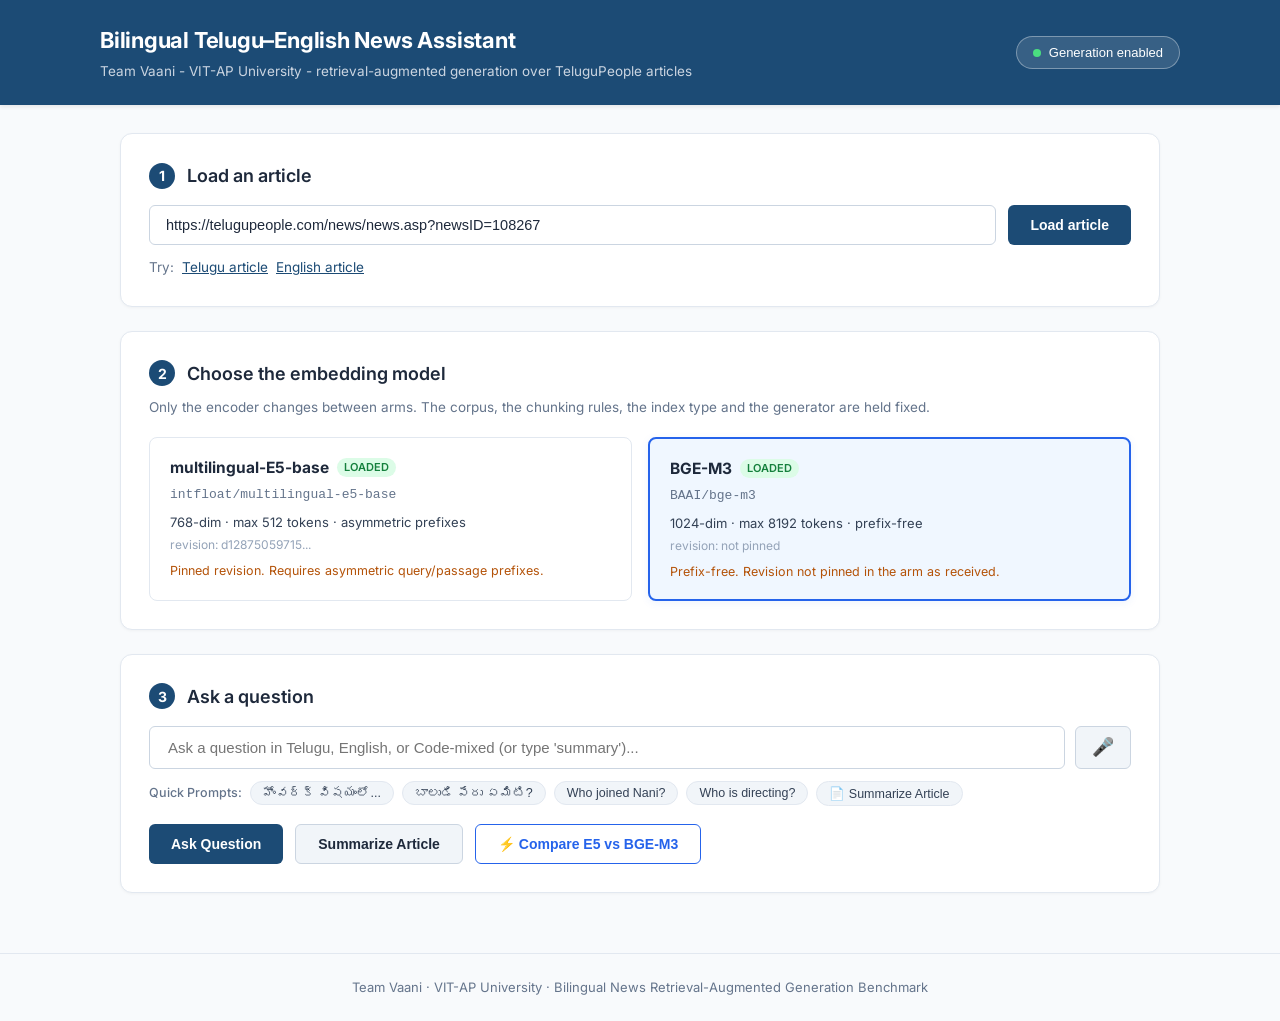
==== public/index.html @ 537fedd2 "Fix JavaScript syntax error in compare button handler and bump script to v5" ====
<!DOCTYPE html>
<html lang="en">
<head>
  <meta charset="UTF-8">
  <meta name="viewport" content="width=device-width, initial-scale=1.0">
  <title>Bilingual Telugu–English News Assistant</title>
  <link rel="stylesheet" href="/static/style.css?v=4">
  <link rel="preconnect" href="https://fonts.googleapis.com">
  <link rel="preconnect" href="https://fonts.gstatic.com" crossorigin>
  <link href="https://fonts.googleapis.com/css2?family=Inter:wght@400;500;600;700&family=Noto+Sans+Telugu:wght@400;600&display=swap" rel="stylesheet">
</head>
<body>

  <!-- Top Blue Header -->
  <header class="app-header">
    <div class="header-container">
      <div class="header-titles">
        <h1>Bilingual Telugu–English News Assistant</h1>
        <p class="subtitle">Team Vaani - VIT-AP University - retrieval-augmented generation over TeluguPeople articles</p>
      </div>
      <div class="header-actions">
        <button class="badge-pill" id="genToggleBtn" title="Toggle grounded answer generation">
          <span class="status-dot"></span> Generation enabled
        </button>
      </div>
    </div>
  </header>

  <!-- Main Content Cards -->
  <main class="main-container">

    <!-- STEP 1: Load an article -->
    <section class="step-card" id="step1">
      <div class="step-header">
        <span class="step-number">1</span>
        <h2>Load an article</h2>
      </div>

      <div class="input-row">
        <input 
          type="text" 
          id="articleUrlInput" 
          class="url-input" 
          value="https://telugupeople.com/news/news.asp?newsID=108267" 
          placeholder="https://telugupeople.com/news/news.asp?newsID=..."
        >
        <button id="loadArticleBtn" class="btn btn-primary">Load article</button>
      </div>

      <div class="try-row">
        <span class="try-label">Try:</span>
        <a href="#" class="try-link" id="tryTeluguBtn">Telugu article</a>
        <a href="#" class="try-link" id="tryEnglishBtn">English article</a>
      </div>

      <!-- Loaded Article Metadata & Preview -->
      <div id="articleMetaBox" class="article-meta-box hidden">
        <div class="meta-header">
          <div class="meta-title-group">
            <span class="badge badge-lang" id="metaLangBadge">TE</span>
            <span class="badge badge-cat" id="metaCategory">General News</span>
            <h3 id="metaTitle" class="meta-title">Article Title</h3>
          </div>
          <button id="toggleArticleBodyBtn" class="btn-text">View Text ▼</button>
        </div>
        <div class="meta-stats">
          <span><strong>Words:</strong> <span id="metaWords">0</span></span>
          <span><strong>Chunks:</strong> <span id="metaChunks">0</span></span>
          <span><strong>Source ID:</strong> <span id="metaNewsId">108267</span></span>
        </div>
        <div id="articleBodyPreview" class="article-body-preview hidden">
          <p id="articleBodyText"></p>
        </div>
      </div>
    </section>

    <!-- STEP 2: Choose the embedding model -->
    <section class="step-card" id="step2">
      <div class="step-header">
        <span class="step-number">2</span>
        <h2>Choose the embedding model</h2>
      </div>
      <p class="step-desc">
        Only the encoder changes between arms. The corpus, the chunking rules, the index type and the generator are held fixed.
      </p>

      <div class="model-cards-grid">
        <!-- Model Card 1: multilingual-E5-base -->
        <div class="model-card" id="cardE5" data-model="e5">
          <div class="model-card-header">
            <span class="model-name">multilingual-E5-base</span>
            <span class="badge badge-loaded">loaded</span>
          </div>
          <div class="model-hf-name">intfloat/multilingual-e5-base</div>
          <div class="model-specs">768-dim · max 512 tokens · asymmetric prefixes</div>
          <div class="model-revision">revision: d12875059715...</div>
          <div class="model-note">Pinned revision. Requires asymmetric query/passage prefixes.</div>
        </div>

        <!-- Model Card 2: BGE-M3 (Selected by default as in screenshot) -->
        <div class="model-card selected" id="cardBge" data-model="bge_m3">
          <div class="model-card-header">
            <span class="model-name">BGE-M3</span>
            <span class="badge badge-loaded">loaded</span>
          </div>
          <div class="model-hf-name">BAAI/bge-m3</div>
          <div class="model-specs">1024-dim · max 8192 tokens · prefix-free</div>
          <div class="model-revision">revision: not pinned</div>
          <div class="model-note">Prefix-free. Revision not pinned in the arm as received.</div>
        </div>
      </div>
    </section>

    <!-- STEP 3: Ask a question -->
    <section class="step-card" id="step3">
      <div class="step-header">
        <span class="step-number">3</span>
        <h2>Ask a question</h2>
      </div>

      <div class="question-container">
        <div class="query-input-wrap">
          <input 
            type="text" 
            id="questionInput" 
            class="question-input" 
            placeholder="Ask a question in Telugu, English, or Code-mixed (or type 'summary')..."
          >
          <button id="micBtn" class="btn-icon" title="Voice Input (Microphone)">🎤</button>
        </div>

        <!-- Suggested Prompt Chips -->
        <div class="prompt-chips">
          <span class="chip-label">Quick Prompts:</span>
          <button class="chip" data-q="హోంవర్క్ విషయంలో ఉపాధ్యాయురాలు ఏం చేసింది?">హోంవర్క్ విషయంలో...</button>
          <button class="chip" data-q="బాలుడి పేరు ఏమిటి?">బాలుడి పేరు ఏమిటి?</button>
          <button class="chip" data-q="Who joined Nani in The Paradise?">Who joined Nani?</button>
          <button class="chip" data-q="Who is directing The Paradise film?">Who is directing?</button>
          <button class="chip" data-q="Summarize this article">📄 Summarize Article</button>
        </div>

        <!-- Action Buttons Row -->
        <div class="actions-row">
          <button id="askBtn" class="btn btn-primary">Ask Question</button>
          <button id="summarizeBtn" class="btn btn-secondary">Summarize Article</button>
          <button id="compareBtn" class="btn btn-outline" title="Run query across both E5 and BGE-M3">⚡ Compare E5 vs BGE-M3</button>
        </div>
      </div>

      <!-- Loading Indicator -->
      <div id="loadingIndicator" class="loading-box hidden">
        <div class="spinner"></div>
        <span id="loadingText">Retrieving with BGE-M3 & generating response...</span>
      </div>

      <!-- Results Display Section -->
      <div id="resultsSection" class="results-section hidden">
        
        <!-- Answer Card -->
        <div class="answer-card">
          <div class="answer-header">
            <span class="answer-label">Assistant Response</span>
            <div class="audio-controls">
              <button id="playAudioBtn" class="btn btn-audio">🔊 Listen (Voice)</button>
              <audio id="ttsAudio" class="hidden" controls></audio>
            </div>
          </div>
          <div id="answerText" class="answer-text">
            Answer text will appear here...
          </div>
          <div class="answer-meta-footer">
            <span id="retrievalModelBadge" class="tag-badge">Model: BGE-M3</span>
            <span id="retrievalDimBadge" class="tag-badge">Dim: 1024d</span>
            <span id="retrievalLatencyBadge" class="tag-badge">Retrieval: 48.2 ms</span>
          </div>
        </div>

        <!-- Side-by-Side Comparison View (When Compare clicked) -->
        <div id="comparisonBox" class="comparison-box hidden">
          <h3>Dual-Model Retrieval Shootout</h3>
          <div class="comparison-grid">
            <div class="comp-col">
              <h4>multilingual-E5-base (768d)</h4>
              <div class="comp-meta" id="e5CompMeta">Latency: -- ms</div>
              <div class="comp-chunks" id="e5CompChunks"></div>
            </div>
            <div class="comp-col">
              <h4>BGE-M3 (1024d)</h4>
              <div class="comp-meta" id="bgeCompMeta">Latency: -- ms</div>
              <div class="comp-chunks" id="bgeCompChunks"></div>
            </div>
          </div>
        </div>

        <!-- Retrieved Passages / Evidence Section -->
        <div class="retrieval-evidence">
          <h3>Retrieved Passages from Article</h3>
          <div id="chunksList" class="chunks-list">
            <!-- Dynamically populated chunks -->
          </div>
        </div>

      </div>
    </section>

  </main>

  <!-- Footer -->
  <footer class="app-footer">
    <p>Team Vaani · VIT-AP University · Bilingual News Retrieval-Augmented Generation Benchmark</p>
  </footer>

  <script src="/static/app.js?v=5"></script>
</body>
</html>
---- static/style.css ----
/* Modern, Clean Stylesheet Matching Team Vaani Reference UI */

:root {
  --primary-blue: #1c4b75;
  --primary-hover: #153857;
  --accent-blue: #2563eb;
  --bg-selected: #f0f7ff;
  --border-selected: #2563eb;
  --border-color: #e2e8f0;
  --text-main: #1e293b;
  --text-muted: #64748b;
  --amber-note: #b45309;
  --bg-page: #f8fafc;
  --card-bg: #ffffff;
}

* {
  box-sizing: border-box;
  margin: 0;
  padding: 0;
}

body {
  font-family: 'Inter', 'Noto Sans Telugu', -apple-system, BlinkMacSystemFont, "Segoe UI", Roboto, sans-serif;
  background-color: var(--bg-page);
  color: var(--text-main);
  line-height: 1.5;
  min-height: 100vh;
}

/* Header */
.app-header {
  background-color: var(--primary-blue);
  color: #ffffff;
  padding: 24px 32px;
  box-shadow: 0 2px 4px rgba(0, 0, 0, 0.08);
}

.header-container {
  max-width: 1080px;
  margin: 0 auto;
  display: flex;
  justify-content: space-between;
  align-items: center;
  gap: 20px;
}

.header-titles h1 {
  font-size: 22px;
  font-weight: 700;
  letter-spacing: -0.01em;
  margin-bottom: 4px;
}

.header-titles .subtitle {
  font-size: 13.5px;
  color: #cbd5e1;
  font-weight: 400;
}

.badge-pill {
  background: rgba(255, 255, 255, 0.12);
  border: 1px solid rgba(255, 255, 255, 0.35);
  color: #ffffff;
  padding: 8px 16px;
  border-radius: 9999px;
  font-size: 13px;
  font-weight: 500;
  display: inline-flex;
  align-items: center;
  gap: 8px;
  cursor: pointer;
  transition: all 0.2s;
}

.badge-pill:hover {
  background: rgba(255, 255, 255, 0.2);
}

.status-dot {
  width: 8px;
  height: 8px;
  border-radius: 50%;
  background-color: #4ade80;
}

/* Container */
.main-container {
  max-width: 1080px;
  margin: 28px auto 60px;
  padding: 0 20px;
  display: flex;
  flex-direction: column;
  gap: 24px;
}

/* Step Card Base */
.step-card {
  background: var(--card-bg);
  border: 1px solid var(--border-color);
  border-radius: 12px;
  padding: 28px;
  box-shadow: 0 1px 3px rgba(0, 0, 0, 0.04);
}

.step-header {
  display: flex;
  align-items: center;
  gap: 12px;
  margin-bottom: 16px;
}

.step-number {
  background: var(--primary-blue);
  color: #ffffff;
  font-size: 14px;
  font-weight: 700;
  width: 26px;
  height: 26px;
  border-radius: 50%;
  display: flex;
  align-items: center;
  justify-content: center;
  flex-shrink: 0;
}

.step-header h2 {
  font-size: 18px;
  font-weight: 600;
  color: var(--text-main);
}

.step-desc {
  font-size: 13.5px;
  color: var(--text-muted);
  margin-top: -6px;
  margin-bottom: 20px;
}

/* Step 1: Input Group */
.input-row {
  display: flex;
  gap: 12px;
  margin-bottom: 12px;
}

.url-input {
  flex: 1;
  padding: 11px 16px;
  font-size: 14.5px;
  border: 1px solid #cbd5e1;
  border-radius: 6px;
  color: var(--text-main);
  outline: none;
  transition: border-color 0.2s;
}

.url-input:focus {
  border-color: var(--accent-blue);
  box-shadow: 0 0 0 3px rgba(37, 99, 235, 0.12);
}

.btn {
  padding: 11px 22px;
  font-size: 14px;
  font-weight: 600;
  border-radius: 6px;
  cursor: pointer;
  transition: all 0.2s ease;
  border: none;
}

.btn-primary {
  background-color: var(--primary-blue);
  color: #ffffff;
}

.btn-primary:hover {
  background-color: var(--primary-hover);
}

.btn-secondary {
  background-color: #f1f5f9;
  color: var(--text-main);
  border: 1px solid #cbd5e1;
}

.btn-secondary:hover {
  background-color: #e2e8f0;
}

.btn-outline {
  background: transparent;
  color: var(--accent-blue);
  border: 1px solid var(--accent-blue);
}

.btn-outline:hover {
  background: #eff6ff;
}

.try-row {
  font-size: 13.5px;
  color: var(--text-muted);
  display: flex;
  align-items: center;
  gap: 8px;
}

.try-link {
  color: var(--primary-blue);
  text-decoration: underline;
  cursor: pointer;
}

.try-link:hover {
  color: var(--accent-blue);
}

/* Article Meta Box */
.article-meta-box {
  margin-top: 18px;
  background: #f8fafc;
  border: 1px solid #e2e8f0;
  border-radius: 8px;
  padding: 16px 20px;
}

.meta-header {
  display: flex;
  justify-content: space-between;
  align-items: flex-start;
  margin-bottom: 10px;
}

.meta-title-group {
  display: flex;
  align-items: center;
  flex-wrap: wrap;
  gap: 8px;
}

.meta-title {
  font-size: 15px;
  font-weight: 600;
  color: var(--text-main);
}

.badge {
  font-size: 11px;
  padding: 2px 8px;
  border-radius: 4px;
  font-weight: 600;
  text-transform: uppercase;
}

.badge-lang {
  background: #e0f2fe;
  color: #0369a1;
}

.badge-cat {
  background: #f1f5f9;
  color: #475569;
}

.meta-stats {
  font-size: 13px;
  color: var(--text-muted);
  display: flex;
  gap: 20px;
  border-top: 1px solid #edf2f7;
  padding-top: 10px;
}

.article-body-preview {
  margin-top: 12px;
  padding: 12px;
  background: #ffffff;
  border: 1px solid #e2e8f0;
  border-radius: 6px;
  font-size: 13.5px;
  max-height: 200px;
  overflow-y: auto;
  white-space: pre-wrap;
}

.btn-text {
  background: transparent;
  border: none;
  color: var(--primary-blue);
  font-size: 12.5px;
  cursor: pointer;
  font-weight: 500;
}

/* Step 2: Model Cards Grid */
.model-cards-grid {
  display: grid;
  grid-template-columns: 1fr 1fr;
  gap: 16px;
}

@media (max-width: 768px) {
  .model-cards-grid {
    grid-template-columns: 1fr;
  }
}

.model-card {
  background: #ffffff;
  border: 1px solid var(--border-color);
  border-radius: 8px;
  padding: 18px 20px;
  cursor: pointer;
  transition: all 0.2s ease;
  position: relative;
}

.model-card:hover {
  border-color: #cbd5e1;
  box-shadow: 0 2px 6px rgba(0, 0, 0, 0.05);
}

/* Active Selected Model Card (Matches Screenshot BGE-M3) */
.model-card.selected {
  border: 2px solid var(--border-selected);
  background-color: var(--bg-selected);
  box-shadow: 0 2px 8px rgba(37, 99, 235, 0.08);
}

.model-card-header {
  display: flex;
  align-items: center;
  gap: 8px;
  margin-bottom: 6px;
}

.model-name {
  font-size: 15.5px;
  font-weight: 700;
  color: var(--text-main);
}

.badge-loaded {
  background: #dcfce7;
  color: #15803d;
  font-size: 11px;
  padding: 1px 7px;
  border-radius: 9999px;
  font-weight: 600;
}

.model-hf-name {
  font-size: 13px;
  color: var(--text-muted);
  margin-bottom: 8px;
  font-family: ui-monospace, SFMono-Regular, Menlo, monospace;
}

.model-specs {
  font-size: 13px;
  color: #334155;
  margin-bottom: 4px;
}

.model-revision {
  font-size: 12px;
  color: #94a3b8;
  margin-bottom: 8px;
}

.model-note {
  font-size: 12.5px;
  color: var(--amber-note);
  line-height: 1.4;
}

/* Step 3: Question Area */
.query-input-wrap {
  display: flex;
  gap: 10px;
  margin-bottom: 12px;
}

.question-input {
  flex: 1;
  padding: 12px 18px;
  font-size: 15px;
  border: 1px solid #cbd5e1;
  border-radius: 6px;
  outline: none;
}

.question-input:focus {
  border-color: var(--accent-blue);
  box-shadow: 0 0 0 3px rgba(37, 99, 235, 0.12);
}

.btn-icon {
  background: #f1f5f9;
  border: 1px solid #cbd5e1;
  border-radius: 6px;
  padding: 0 16px;
  font-size: 18px;
  cursor: pointer;
  transition: background 0.2s;
}

.btn-icon:hover {
  background: #e2e8f0;
}

.prompt-chips {
  display: flex;
  align-items: center;
  flex-wrap: wrap;
  gap: 8px;
  margin-bottom: 18px;
}

.chip-label {
  font-size: 12.5px;
  color: var(--text-muted);
  font-weight: 500;
}

.chip {
  background: #f1f5f9;
  border: 1px solid #e2e8f0;
  border-radius: 9999px;
  padding: 4px 12px;
  font-size: 12.5px;
  color: #334155;
  cursor: pointer;
  transition: all 0.15s;
}

.chip:hover {
  background: #e2e8f0;
  border-color: #cbd5e1;
}

.actions-row {
  display: flex;
  gap: 12px;
  flex-wrap: wrap;
}

/* Loading Spinner */
.loading-box {
  display: flex;
  align-items: center;
  gap: 12px;
  padding: 16px;
  background: #f8fafc;
  border: 1px dashed #cbd5e1;
  border-radius: 8px;
  margin-top: 20px;
  font-size: 14px;
  color: var(--text-muted);
}

.spinner {
  width: 18px;
  height: 18px;
  border: 3px solid #cbd5e1;
  border-top-color: var(--primary-blue);
  border-radius: 50%;
  animation: spin 0.8s linear infinite;
}

@keyframes spin {
  to { transform: rotate(360deg); }
}

/* Results & Answer Card */
.results-section {
  margin-top: 28px;
  display: flex;
  flex-direction: column;
  gap: 20px;
}

.answer-card {
  background: #ffffff;
  border: 1px solid #cbd5e1;
  border-left: 4px solid var(--primary-blue);
  border-radius: 8px;
  padding: 20px 24px;
  box-shadow: 0 1px 4px rgba(0, 0, 0, 0.05);
}

.answer-header {
  display: flex;
  justify-content: space-between;
  align-items: center;
  margin-bottom: 12px;
}

.answer-label {
  font-size: 13px;
  font-weight: 700;
  text-transform: uppercase;
  color: var(--primary-blue);
  letter-spacing: 0.04em;
}

.btn-audio {
  background: #e0f2fe;
  color: #0369a1;
  border: 1px solid #bae6fd;
  padding: 6px 14px;
  font-size: 12.5px;
}

.btn-audio:hover {
  background: #bae6fd;
}

.answer-text {
  font-size: 16px;
  line-height: 1.6;
  color: var(--text-main);
  margin-bottom: 14px;
}

.answer-meta-footer {
  display: flex;
  gap: 8px;
  flex-wrap: wrap;
}

.tag-badge {
  background: #f1f5f9;
  border: 1px solid #e2e8f0;
  border-radius: 4px;
  padding: 3px 8px;
  font-size: 11.5px;
  color: #475569;
}

/* Retrieval Evidence */
.retrieval-evidence h3 {
  font-size: 16px;
  font-weight: 600;
  margin-bottom: 12px;
}

.chunks-list {
  display: flex;
  flex-direction: column;
  gap: 12px;
}

.chunk-card {
  background: #f8fafc;
  border: 1px solid #e2e8f0;
  border-radius: 8px;
  padding: 16px;
}

.chunk-header {
  display: flex;
  justify-content: space-between;
  font-size: 12.5px;
  color: var(--text-muted);
  margin-bottom: 8px;
  border-bottom: 1px solid #edf2f7;
  padding-bottom: 6px;
}

.chunk-text {
  font-size: 14px;
  line-height: 1.55;
  color: #334155;
}

.score-badge {
  font-weight: 700;
  color: var(--accent-blue);
}

/* Comparison Box */
.comparison-box {
  background: #ffffff;
  border: 1px solid #e2e8f0;
  border-radius: 8px;
  padding: 18px;
}

.comparison-box h3 {
  font-size: 16px;
  margin-bottom: 14px;
}

.comparison-grid {
  display: grid;
  grid-template-columns: 1fr 1fr;
  gap: 16px;
}

.comp-col {
  background: #f8fafc;
  padding: 14px;
  border-radius: 6px;
  border: 1px solid #e2e8f0;
}

.comp-col h4 {
  font-size: 14px;
  margin-bottom: 6px;
  color: var(--primary-blue);
}

.comp-meta {
  font-size: 12px;
  color: var(--text-muted);
  margin-bottom: 10px;
}

/* Footer */
.app-footer {
  text-align: center;
  padding: 24px;
  font-size: 13px;
  color: var(--text-muted);
  border-top: 1px solid #e2e8f0;
}

.hidden {
  display: none !important;
}
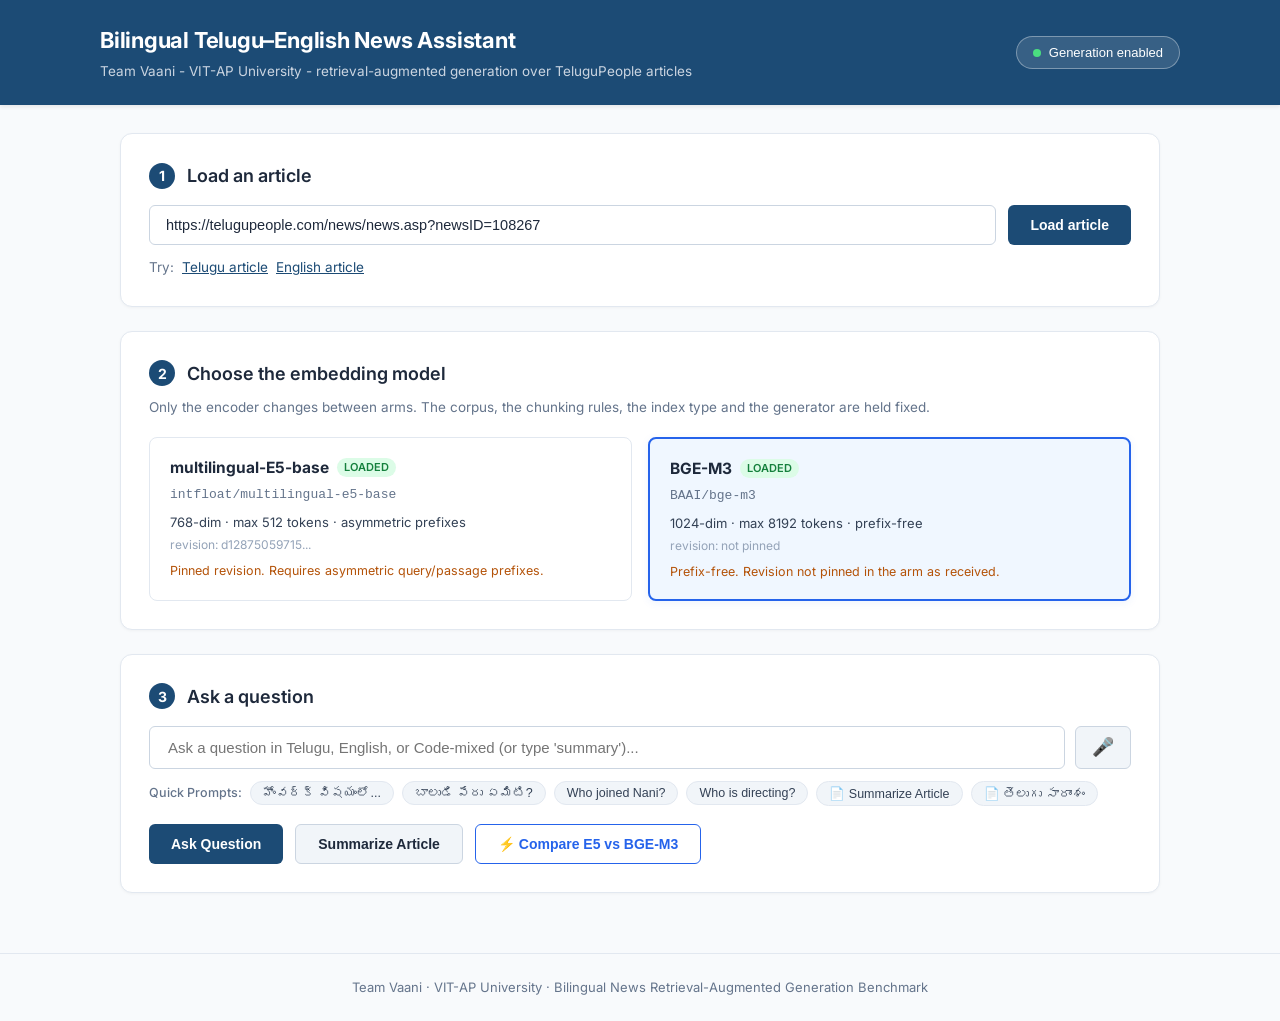
==== commit 6b76a7e4: "Implement comprehensive bilingual article summarization engine" ====
--- a/public/index.html
+++ b/public/index.html
@@ -4,7 +4,7 @@
   <meta charset="UTF-8">
   <meta name="viewport" content="width=device-width, initial-scale=1.0">
   <title>Bilingual Telugu–English News Assistant</title>
-  <link rel="stylesheet" href="/static/style.css?v=4">
+  <link rel="stylesheet" href="/static/style.css?v=6">
   <link rel="preconnect" href="https://fonts.googleapis.com">
   <link rel="preconnect" href="https://fonts.gstatic.com" crossorigin>
   <link href="https://fonts.googleapis.com/css2?family=Inter:wght@400;500;600;700&family=Noto+Sans+Telugu:wght@400;600&display=swap" rel="stylesheet">
@@ -137,6 +137,7 @@
           <button class="chip" data-q="Who joined Nani in The Paradise?">Who joined Nani?</button>
           <button class="chip" data-q="Who is directing The Paradise film?">Who is directing?</button>
           <button class="chip" data-q="Summarize this article">📄 Summarize Article</button>
+          <button class="chip" data-q="ఈ కథనం పూర్తి సారాంశం చెప్పండి">📄 తెలుగు సారాంశం</button>
         </div>
 
         <!-- Action Buttons Row -->
@@ -210,6 +211,6 @@
     <p>Team Vaani · VIT-AP University · Bilingual News Retrieval-Augmented Generation Benchmark</p>
   </footer>
 
-  <script src="/static/app.js?v=5"></script>
+  <script src="/static/app.js?v=6"></script>
 </body>
 </html>
--- a/static/style.css
+++ b/static/style.css
@@ -519,10 +519,11 @@
 }
 
 .answer-text {
-  font-size: 16px;
-  line-height: 1.6;
+  font-size: 15.5px;
+  line-height: 1.65;
   color: var(--text-main);
   margin-bottom: 14px;
+  white-space: pre-wrap;
 }
 
 .answer-meta-footer {
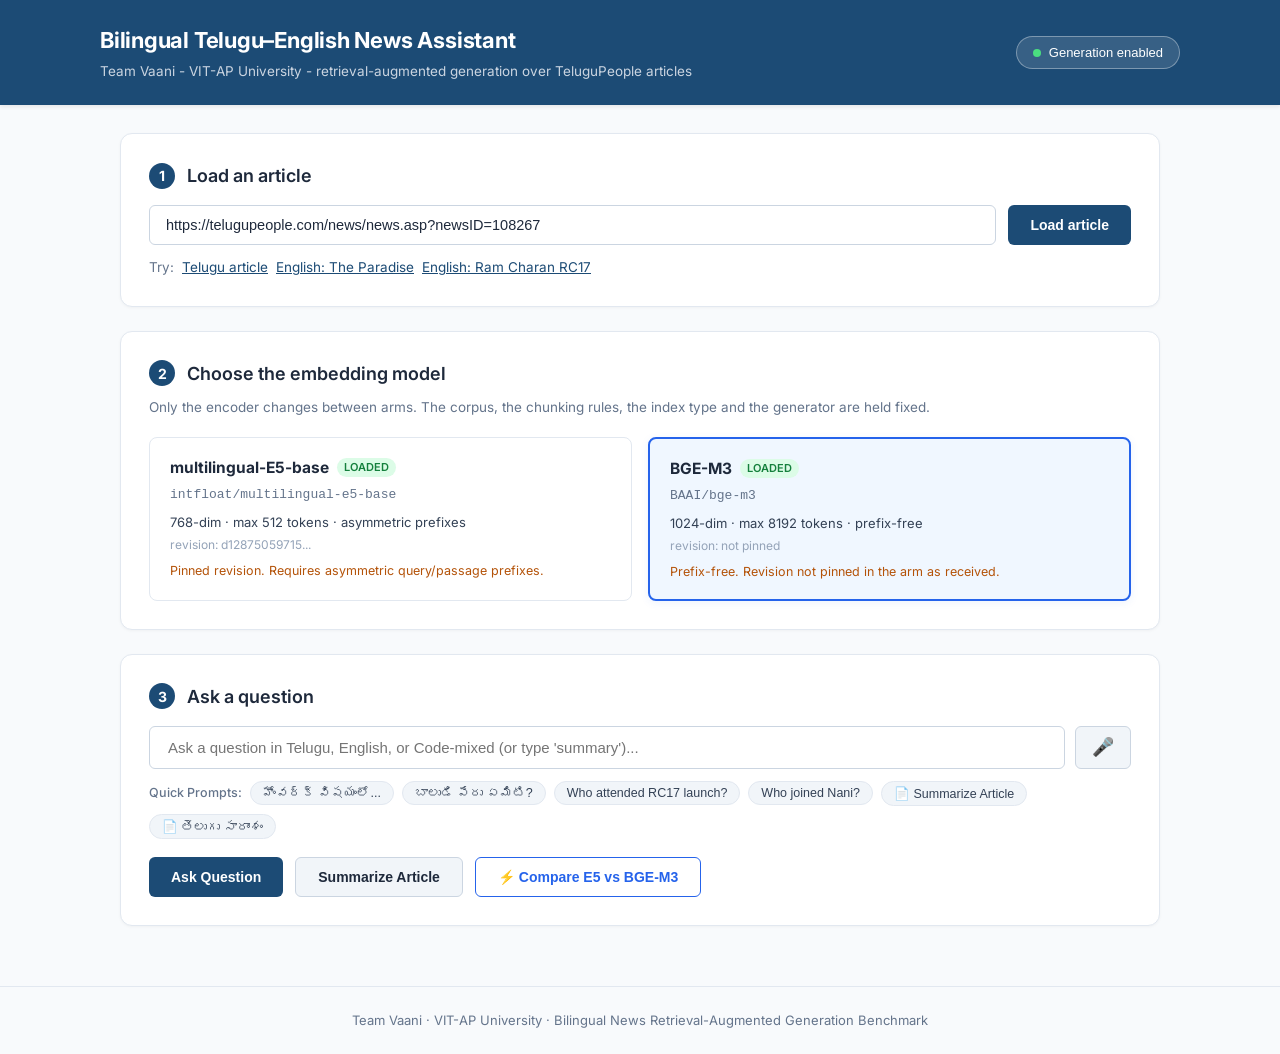
==== commit e9e5411d: "Fix article extraction 403 error, add RC17/Murasu offline cache & multi-layer scraper" ====
--- a/public/index.html
+++ b/public/index.html
@@ -4,7 +4,7 @@
   <meta charset="UTF-8">
   <meta name="viewport" content="width=device-width, initial-scale=1.0">
   <title>Bilingual Telugu–English News Assistant</title>
-  <link rel="stylesheet" href="/static/style.css?v=6">
+  <link rel="stylesheet" href="/static/style.css?v=7">
   <link rel="preconnect" href="https://fonts.googleapis.com">
   <link rel="preconnect" href="https://fonts.gstatic.com" crossorigin>
   <link href="https://fonts.googleapis.com/css2?family=Inter:wght@400;500;600;700&family=Noto+Sans+Telugu:wght@400;600&display=swap" rel="stylesheet">
@@ -49,8 +49,9 @@
 
       <div class="try-row">
         <span class="try-label">Try:</span>
-        <a href="#" class="try-link" id="tryTeluguBtn">Telugu article</a>
-        <a href="#" class="try-link" id="tryEnglishBtn">English article</a>
+        <a href="#" class="try-link" id="tryTeluguBtn" data-url="https://telugupeople.com/news/news.asp?newsID=108267">Telugu article</a>
+        <a href="#" class="try-link" id="tryEnglishBtn" data-url="https://telugupeople.com/news/news.asp?newsId=108330">English: The Paradise</a>
+        <a href="#" class="try-link" id="tryRc17Btn" data-url="https://www.telugupeople.com/news/news.asp?newsId=109199">English: Ram Charan RC17</a>
       </div>
 
       <!-- Loaded Article Metadata & Preview -->
@@ -134,8 +135,8 @@
           <span class="chip-label">Quick Prompts:</span>
           <button class="chip" data-q="హోంవర్క్ విషయంలో ఉపాధ్యాయురాలు ఏం చేసింది?">హోంవర్క్ విషయంలో...</button>
           <button class="chip" data-q="బాలుడి పేరు ఏమిటి?">బాలుడి పేరు ఏమిటి?</button>
+          <button class="chip" data-q="Who attended the RC17 pooja launch ceremony?">Who attended RC17 launch?</button>
           <button class="chip" data-q="Who joined Nani in The Paradise?">Who joined Nani?</button>
-          <button class="chip" data-q="Who is directing The Paradise film?">Who is directing?</button>
           <button class="chip" data-q="Summarize this article">📄 Summarize Article</button>
           <button class="chip" data-q="ఈ కథనం పూర్తి సారాంశం చెప్పండి">📄 తెలుగు సారాంశం</button>
         </div>
@@ -211,6 +212,6 @@
     <p>Team Vaani · VIT-AP University · Bilingual News Retrieval-Augmented Generation Benchmark</p>
   </footer>
 
-  <script src="/static/app.js?v=6"></script>
+  <script src="/static/app.js?v=7"></script>
 </body>
 </html>
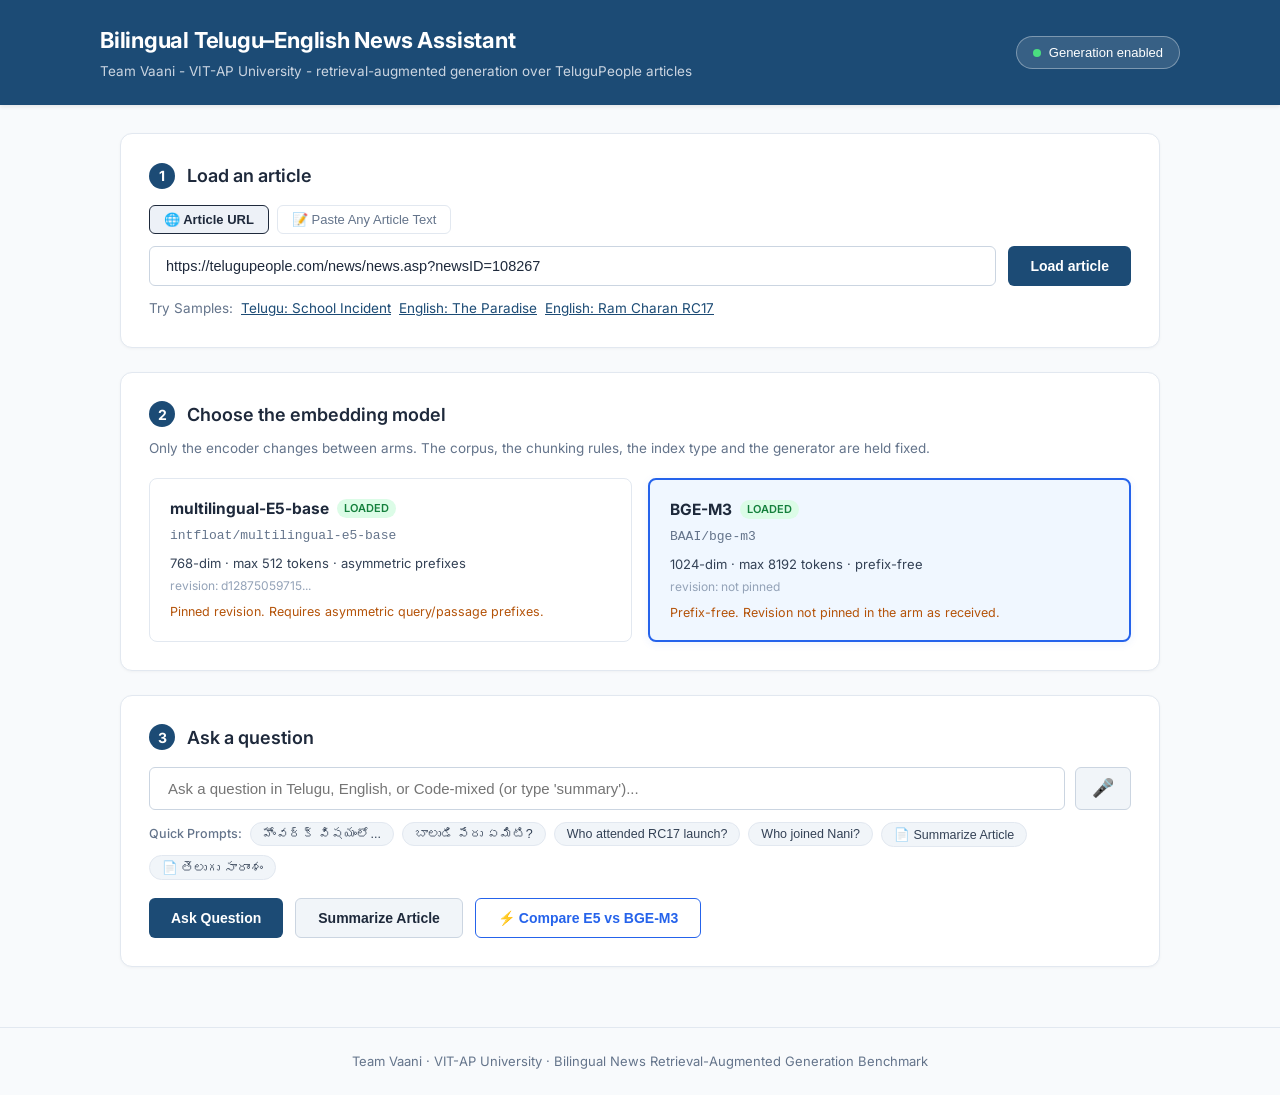
==== commit 5075b6ff: "Enable loading and sentence-extractive QA for ANY article via URL or direct text paste" ====
--- a/public/index.html
+++ b/public/index.html
@@ -4,7 +4,7 @@
   <meta charset="UTF-8">
   <meta name="viewport" content="width=device-width, initial-scale=1.0">
   <title>Bilingual Telugu–English News Assistant</title>
-  <link rel="stylesheet" href="/static/style.css?v=7">
+  <link rel="stylesheet" href="/static/style.css?v=8">
   <link rel="preconnect" href="https://fonts.googleapis.com">
   <link rel="preconnect" href="https://fonts.gstatic.com" crossorigin>
   <link href="https://fonts.googleapis.com/css2?family=Inter:wght@400;500;600;700&family=Noto+Sans+Telugu:wght@400;600&display=swap" rel="stylesheet">
@@ -36,7 +36,14 @@
         <h2>Load an article</h2>
       </div>
 
-      <div class="input-row">
+      <!-- Input Mode Tabs -->
+      <div class="input-tabs">
+        <button id="tabUrlBtn" class="tab-btn active">🌐 Article URL</button>
+        <button id="tabTextBtn" class="tab-btn">📝 Paste Any Article Text</button>
+      </div>
+
+      <!-- URL Input Section -->
+      <div id="urlInputContainer" class="input-row">
         <input 
           type="text" 
           id="articleUrlInput" 
@@ -47,9 +54,20 @@
         <button id="loadArticleBtn" class="btn btn-primary">Load article</button>
       </div>
 
-      <div class="try-row">
-        <span class="try-label">Try:</span>
-        <a href="#" class="try-link" id="tryTeluguBtn" data-url="https://telugupeople.com/news/news.asp?newsID=108267">Telugu article</a>
+      <!-- Raw Text Input Section -->
+      <div id="textInputContainer" class="hidden" style="margin-bottom: 14px;">
+        <textarea 
+          id="customArticleText" 
+          class="custom-textarea" 
+          rows="5" 
+          placeholder="Paste ANY news headline and body text here from TeluguPeople or any other source (Telugu, English, or Code-mixed)..."
+        ></textarea>
+        <button id="loadCustomTextBtn" class="btn btn-primary" style="margin-top: 8px;">Load & Index Article</button>
+      </div>
+
+      <div class="try-row" id="sampleLinksRow">
+        <span class="try-label">Try Samples:</span>
+        <a href="#" class="try-link" id="tryTeluguBtn" data-url="https://telugupeople.com/news/news.asp?newsID=108267">Telugu: School Incident</a>
         <a href="#" class="try-link" id="tryEnglishBtn" data-url="https://telugupeople.com/news/news.asp?newsId=108330">English: The Paradise</a>
         <a href="#" class="try-link" id="tryRc17Btn" data-url="https://www.telugupeople.com/news/news.asp?newsId=109199">English: Ram Charan RC17</a>
       </div>
@@ -212,6 +230,6 @@
     <p>Team Vaani · VIT-AP University · Bilingual News Retrieval-Augmented Generation Benchmark</p>
   </footer>
 
-  <script src="/static/app.js?v=7"></script>
+  <script src="/static/app.js?v=8"></script>
 </body>
 </html>
--- a/static/style.css
+++ b/static/style.css
@@ -632,3 +632,45 @@
 .hidden {
   display: none !important;
 }
+
+/* Input Tabs & Custom Textarea */
+.input-tabs {
+  display: flex;
+  gap: 8px;
+  margin-bottom: 12px;
+}
+.tab-btn {
+  background: var(--bg-surface);
+  border: 1px solid var(--border-color);
+  border-radius: 6px;
+  padding: 6px 14px;
+  font-size: 13px;
+  font-weight: 500;
+  cursor: pointer;
+  color: var(--text-muted);
+  transition: all 0.2s ease;
+}
+.tab-btn.active {
+  background: rgba(27, 85, 155, 0.08);
+  border-color: var(--primary);
+  color: var(--primary);
+  font-weight: 600;
+}
+.custom-textarea {
+  width: 100%;
+  box-sizing: border-box;
+  border: 1.5px solid var(--border-color);
+  border-radius: 8px;
+  padding: 12px 14px;
+  font-size: 14px;
+  font-family: inherit;
+  resize: vertical;
+  line-height: 1.5;
+  background: var(--bg-card);
+  color: var(--text-main);
+}
+.custom-textarea:focus {
+  outline: none;
+  border-color: var(--primary);
+  box-shadow: 0 0 0 3px rgba(27, 85, 155, 0.15);
+}
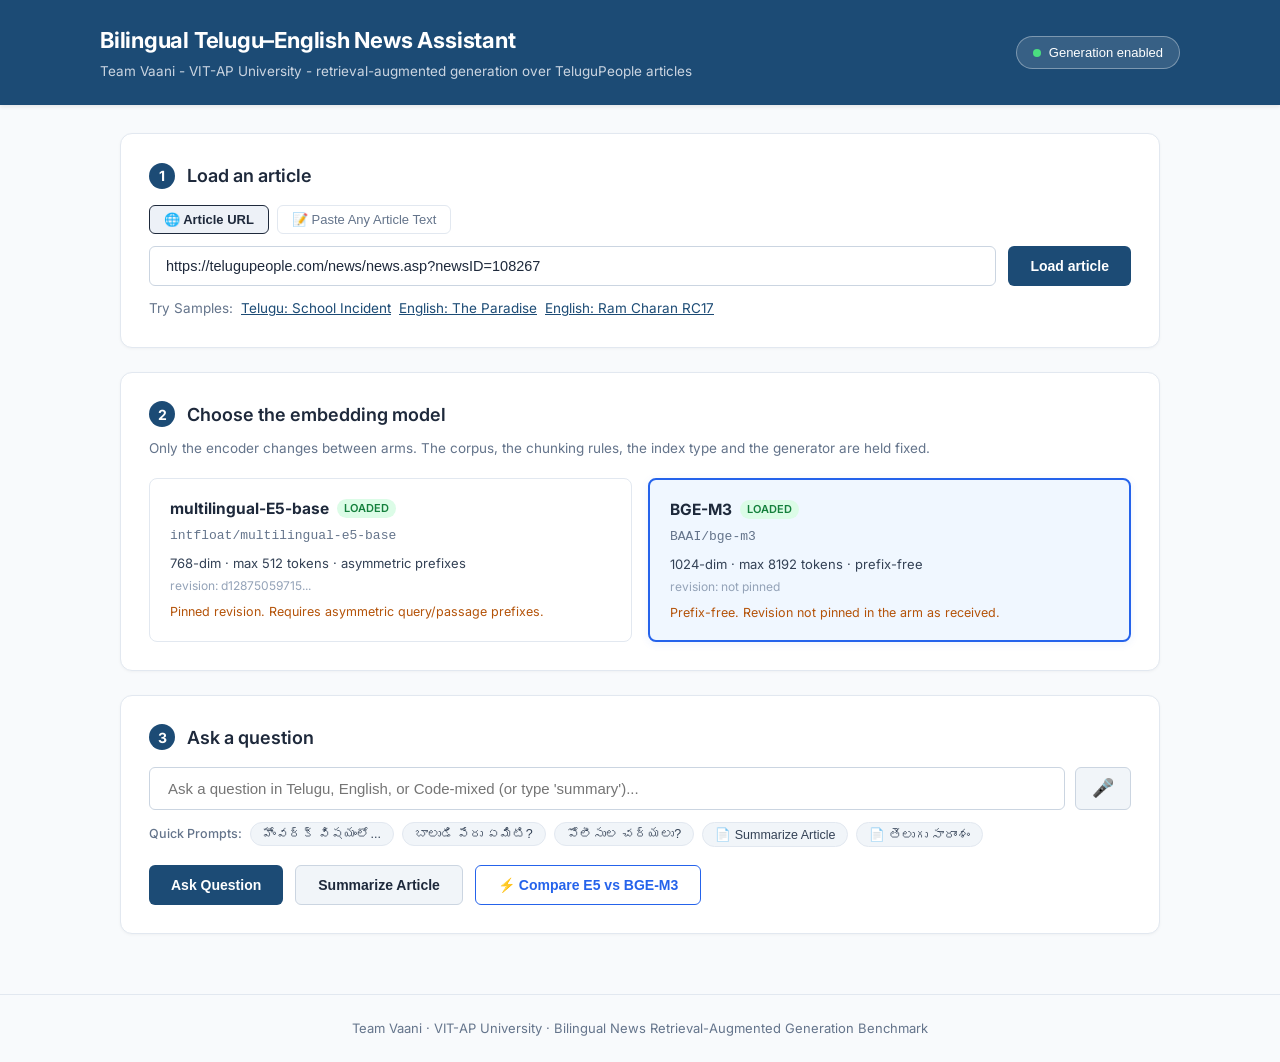
==== commit 8cc3c9f1: "Add dynamic context-aware quick prompts tailored to each loaded or pasted article" ====
--- a/public/index.html
+++ b/public/index.html
@@ -148,13 +148,12 @@
           <button id="micBtn" class="btn-icon" title="Voice Input (Microphone)">🎤</button>
         </div>
 
-        <!-- Suggested Prompt Chips -->
-        <div class="prompt-chips">
+        <!-- Suggested Prompt Chips (Context-Aware) -->
+        <div class="prompt-chips" id="promptChipsContainer">
           <span class="chip-label">Quick Prompts:</span>
           <button class="chip" data-q="హోంవర్క్ విషయంలో ఉపాధ్యాయురాలు ఏం చేసింది?">హోంవర్క్ విషయంలో...</button>
           <button class="chip" data-q="బాలుడి పేరు ఏమిటి?">బాలుడి పేరు ఏమిటి?</button>
-          <button class="chip" data-q="Who attended the RC17 pooja launch ceremony?">Who attended RC17 launch?</button>
-          <button class="chip" data-q="Who joined Nani in The Paradise?">Who joined Nani?</button>
+          <button class="chip" data-q="పోలీసులు ఎలాంటి చర్యలు తీసుకున్నారు?">పోలీసుల చర్యలు?</button>
           <button class="chip" data-q="Summarize this article">📄 Summarize Article</button>
           <button class="chip" data-q="ఈ కథనం పూర్తి సారాంశం చెప్పండి">📄 తెలుగు సారాంశం</button>
         </div>
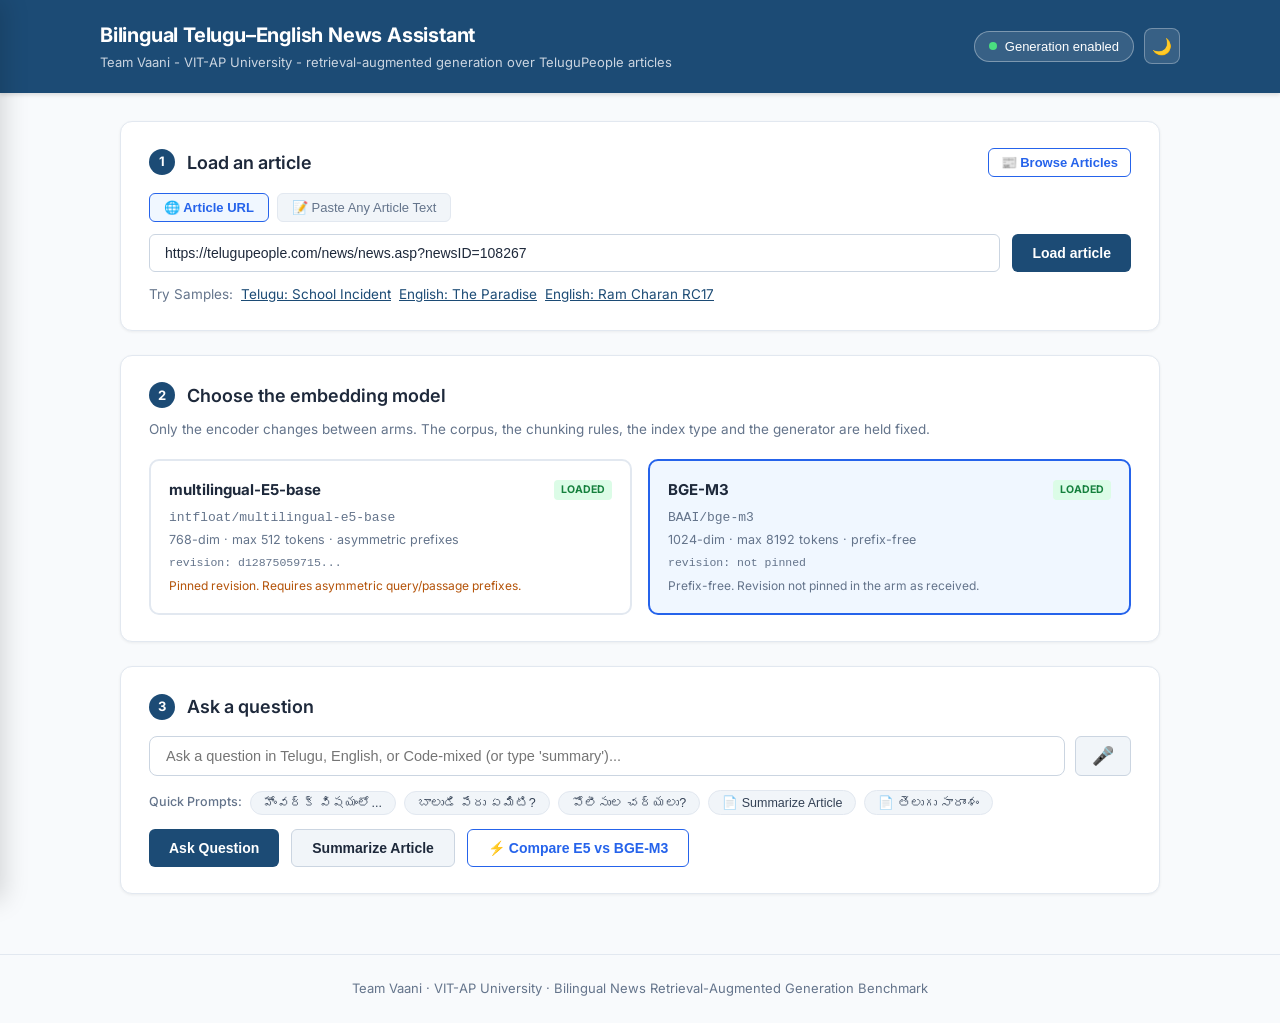
==== commit a40126c6: "Add Dark Mode, Article Feed browser, Named Entity Highlighting, Improved TTS, and Share/Export featu" ====
--- a/public/index.html
+++ b/public/index.html
@@ -1,10 +1,10 @@
 <!DOCTYPE html>
-<html lang="en">
+<html lang="en" data-theme="light">
 <head>
   <meta charset="UTF-8">
   <meta name="viewport" content="width=device-width, initial-scale=1.0">
   <title>Bilingual Telugu–English News Assistant</title>
-  <link rel="stylesheet" href="/static/style.css?v=8">
+  <link rel="stylesheet" href="/static/style.css?v=9">
   <link rel="preconnect" href="https://fonts.googleapis.com">
   <link rel="preconnect" href="https://fonts.gstatic.com" crossorigin>
   <link href="https://fonts.googleapis.com/css2?family=Inter:wght@400;500;600;700&family=Noto+Sans+Telugu:wght@400;600&display=swap" rel="stylesheet">
@@ -22,9 +22,31 @@
         <button class="badge-pill" id="genToggleBtn" title="Toggle grounded answer generation">
           <span class="status-dot"></span> Generation enabled
         </button>
+        <!-- Dark Mode Toggle -->
+        <button class="icon-btn" id="darkModeBtn" title="Toggle dark mode" aria-label="Toggle dark mode">🌙</button>
       </div>
     </div>
   </header>
+
+  <!-- Article Feed Sidebar (off-canvas) -->
+  <div id="articleFeedOverlay" class="feed-overlay hidden" aria-hidden="true"></div>
+  <aside id="articleFeedSidebar" class="article-feed-sidebar" aria-label="Article browser">
+    <div class="feed-header">
+      <h2>📰 Article Browser</h2>
+      <button id="closeFeedBtn" class="icon-btn" title="Close">✕</button>
+    </div>
+    <div class="feed-search">
+      <input type="text" id="feedSearchInput" placeholder="Search articles..." class="feed-search-input">
+    </div>
+    <div class="feed-tabs">
+      <button class="feed-tab active" data-lang="all">All</button>
+      <button class="feed-tab" data-lang="en">English</button>
+      <button class="feed-tab" data-lang="te">తెలుగు</button>
+    </div>
+    <div id="feedArticleList" class="feed-article-list">
+      <!-- Dynamically populated -->
+    </div>
+  </aside>
 
   <!-- Main Content Cards -->
   <main class="main-container">
@@ -34,6 +56,8 @@
       <div class="step-header">
         <span class="step-number">1</span>
         <h2>Load an article</h2>
+        <!-- Article Feed Browse Button -->
+        <button class="btn btn-outline btn-sm" id="openFeedBtn" style="margin-left:auto;">📰 Browse Articles</button>
       </div>
 
       <!-- Input Mode Tabs -->
@@ -62,7 +86,7 @@
           rows="5" 
           placeholder="Paste ANY news headline and body text here from TeluguPeople or any other source (Telugu, English, or Code-mixed)..."
         ></textarea>
-        <button id="loadCustomTextBtn" class="btn btn-primary" style="margin-top: 8px;">Load & Index Article</button>
+        <button id="loadCustomTextBtn" class="btn btn-primary" style="margin-top: 8px;">Load &amp; Index Article</button>
       </div>
 
       <div class="try-row" id="sampleLinksRow">
@@ -87,6 +111,9 @@
           <span><strong>Chunks:</strong> <span id="metaChunks">0</span></span>
           <span><strong>Source ID:</strong> <span id="metaNewsId">108267</span></span>
         </div>
+        <!-- Entity tags row (populated dynamically) -->
+        <div id="entityTagsRow" class="entity-tags-row hidden"></div>
+        <!-- Article body preview with entity highlighting -->
         <div id="articleBodyPreview" class="article-body-preview hidden">
           <p id="articleBodyText"></p>
         </div>
@@ -108,19 +135,19 @@
         <div class="model-card" id="cardE5" data-model="e5">
           <div class="model-card-header">
             <span class="model-name">multilingual-E5-base</span>
-            <span class="badge badge-loaded">loaded</span>
+            <span class="badge-loaded">LOADED</span>
           </div>
           <div class="model-hf-name">intfloat/multilingual-e5-base</div>
           <div class="model-specs">768-dim · max 512 tokens · asymmetric prefixes</div>
           <div class="model-revision">revision: d12875059715...</div>
-          <div class="model-note">Pinned revision. Requires asymmetric query/passage prefixes.</div>
-        </div>
-
-        <!-- Model Card 2: BGE-M3 (Selected by default as in screenshot) -->
+          <div class="model-note amber">Pinned revision. Requires asymmetric query/passage prefixes.</div>
+        </div>
+
+        <!-- Model Card 2: BGE-M3 -->
         <div class="model-card selected" id="cardBge" data-model="bge_m3">
           <div class="model-card-header">
             <span class="model-name">BGE-M3</span>
-            <span class="badge badge-loaded">loaded</span>
+            <span class="badge-loaded">LOADED</span>
           </div>
           <div class="model-hf-name">BAAI/bge-m3</div>
           <div class="model-specs">1024-dim · max 8192 tokens · prefix-free</div>
@@ -169,7 +196,7 @@
       <!-- Loading Indicator -->
       <div id="loadingIndicator" class="loading-box hidden">
         <div class="spinner"></div>
-        <span id="loadingText">Retrieving with BGE-M3 & generating response...</span>
+        <span id="loadingText">Retrieving with BGE-M3 &amp; generating response...</span>
       </div>
 
       <!-- Results Display Section -->
@@ -180,7 +207,14 @@
           <div class="answer-header">
             <span class="answer-label">Assistant Response</span>
             <div class="audio-controls">
-              <button id="playAudioBtn" class="btn btn-audio">🔊 Listen (Voice)</button>
+              <!-- TTS Controls -->
+              <div class="tts-controls">
+                <select id="ttsVoiceSelect" class="tts-voice-select" title="Select voice">
+                  <option value="auto">🌐 Auto-detect language</option>
+                </select>
+                <button id="playAudioBtn" class="btn btn-audio">🔊 Listen</button>
+                <button id="stopAudioBtn" class="btn btn-audio-stop hidden">⏹ Stop</button>
+              </div>
               <audio id="ttsAudio" class="hidden" controls></audio>
             </div>
           </div>
@@ -191,6 +225,9 @@
             <span id="retrievalModelBadge" class="tag-badge">Model: BGE-M3</span>
             <span id="retrievalDimBadge" class="tag-badge">Dim: 1024d</span>
             <span id="retrievalLatencyBadge" class="tag-badge">Retrieval: 48.2 ms</span>
+            <!-- Share / Export buttons -->
+            <button id="copyAnswerBtn" class="btn-inline-action" title="Copy answer to clipboard">📋 Copy</button>
+            <button id="exportPdfBtn" class="btn-inline-action" title="Export Q&amp;A as PDF">📄 Export PDF</button>
           </div>
         </div>
 
@@ -229,6 +266,9 @@
     <p>Team Vaani · VIT-AP University · Bilingual News Retrieval-Augmented Generation Benchmark</p>
   </footer>
 
-  <script src="/static/app.js?v=8"></script>
+  <!-- Export PDF hidden template -->
+  <div id="pdfExportArea" class="hidden" aria-hidden="true"></div>
+
+  <script src="/static/app.js?v=9"></script>
 </body>
 </html>
--- a/static/style.css
+++ b/static/style.css
@@ -1,5 +1,10 @@
-/* Modern, Clean Stylesheet Matching Team Vaani Reference UI */
-
+/* ============================================================
+   Bilingual Telugu–English News Assistant – Stylesheet v9
+   Team Vaani · VIT-AP University
+   Features: Dark Mode, Article Feed, Entity Highlights, TTS, Export
+   ============================================================ */
+
+/* ---------- CSS Variables (light theme) ---------- */
 :root {
   --primary-blue: #1c4b75;
   --primary-hover: #153857;
@@ -12,9 +17,45 @@
   --amber-note: #b45309;
   --bg-page: #f8fafc;
   --card-bg: #ffffff;
-}
-
-* {
+  --meta-bg: #f8fafc;
+  --input-bg: #ffffff;
+  --input-border: #cbd5e1;
+  --chip-bg: #f1f5f9;
+  --chip-border: #e2e8f0;
+  --chip-color: #334155;
+  --chunk-bg: #f8fafc;
+  --shadow-sm: 0 1px 3px rgba(0,0,0,0.06);
+  --feed-bg: #ffffff;
+  --feed-width: 340px;
+  --transition: 0.2s ease;
+}
+
+/* ---------- Dark Theme ---------- */
+[data-theme="dark"] {
+  --primary-blue: #3b82f6;
+  --primary-hover: #2563eb;
+  --accent-blue: #60a5fa;
+  --bg-selected: #1e3a5f;
+  --border-selected: #3b82f6;
+  --border-color: #334155;
+  --text-main: #e2e8f0;
+  --text-muted: #94a3b8;
+  --amber-note: #fbbf24;
+  --bg-page: #0f172a;
+  --card-bg: #1e293b;
+  --meta-bg: #162032;
+  --input-bg: #1e293b;
+  --input-border: #475569;
+  --chip-bg: #1e293b;
+  --chip-border: #334155;
+  --chip-color: #cbd5e1;
+  --chunk-bg: #162032;
+  --shadow-sm: 0 1px 3px rgba(0,0,0,0.3);
+  --feed-bg: #1e293b;
+}
+
+/* ---------- Reset ---------- */
+*, *::before, *::after {
   box-sizing: border-box;
   margin: 0;
   padding: 0;
@@ -26,14 +67,18 @@
   color: var(--text-main);
   line-height: 1.5;
   min-height: 100vh;
-}
-
-/* Header */
+  transition: background-color var(--transition), color var(--transition);
+}
+
+/* ---------- Header ---------- */
 .app-header {
   background-color: var(--primary-blue);
   color: #ffffff;
-  padding: 24px 32px;
-  box-shadow: 0 2px 4px rgba(0, 0, 0, 0.08);
+  padding: 20px 32px;
+  box-shadow: 0 2px 4px rgba(0,0,0,0.12);
+  position: sticky;
+  top: 0;
+  z-index: 100;
 }
 
 .header-container {
@@ -42,27 +87,34 @@
   display: flex;
   justify-content: space-between;
   align-items: center;
-  gap: 20px;
+  gap: 16px;
 }
 
 .header-titles h1 {
-  font-size: 22px;
+  font-size: 20px;
   font-weight: 700;
   letter-spacing: -0.01em;
-  margin-bottom: 4px;
+  margin-bottom: 3px;
 }
 
 .header-titles .subtitle {
-  font-size: 13.5px;
+  font-size: 13px;
   color: #cbd5e1;
   font-weight: 400;
 }
 
+.header-actions {
+  display: flex;
+  align-items: center;
+  gap: 10px;
+  flex-shrink: 0;
+}
+
 .badge-pill {
-  background: rgba(255, 255, 255, 0.12);
-  border: 1px solid rgba(255, 255, 255, 0.35);
+  background: rgba(255,255,255,0.12);
+  border: 1px solid rgba(255,255,255,0.35);
   color: #ffffff;
-  padding: 8px 16px;
+  padding: 7px 14px;
   border-radius: 9999px;
   font-size: 13px;
   font-weight: 500;
@@ -70,21 +122,37 @@
   align-items: center;
   gap: 8px;
   cursor: pointer;
-  transition: all 0.2s;
-}
-
-.badge-pill:hover {
-  background: rgba(255, 255, 255, 0.2);
-}
+  transition: background var(--transition);
+}
+.badge-pill:hover { background: rgba(255,255,255,0.22); }
 
 .status-dot {
   width: 8px;
   height: 8px;
   border-radius: 50%;
   background-color: #4ade80;
-}
-
-/* Container */
+  flex-shrink: 0;
+}
+
+/* Dark mode toggle button in header */
+.icon-btn {
+  background: rgba(255,255,255,0.12);
+  border: 1px solid rgba(255,255,255,0.3);
+  color: #ffffff;
+  border-radius: 8px;
+  width: 36px;
+  height: 36px;
+  font-size: 16px;
+  display: inline-flex;
+  align-items: center;
+  justify-content: center;
+  cursor: pointer;
+  transition: background var(--transition);
+  flex-shrink: 0;
+}
+.icon-btn:hover { background: rgba(255,255,255,0.25); }
+
+/* ---------- Main Container ---------- */
 .main-container {
   max-width: 1080px;
   margin: 28px auto 60px;
@@ -94,13 +162,14 @@
   gap: 24px;
 }
 
-/* Step Card Base */
+/* ---------- Step Cards ---------- */
 .step-card {
   background: var(--card-bg);
   border: 1px solid var(--border-color);
   border-radius: 12px;
-  padding: 28px;
-  box-shadow: 0 1px 3px rgba(0, 0, 0, 0.04);
+  padding: 26px 28px;
+  box-shadow: var(--shadow-sm);
+  transition: background-color var(--transition), border-color var(--transition);
 }
 
 .step-header {
@@ -108,12 +177,13 @@
   align-items: center;
   gap: 12px;
   margin-bottom: 16px;
+  flex-wrap: wrap;
 }
 
 .step-number {
   background: var(--primary-blue);
   color: #ffffff;
-  font-size: 14px;
+  font-size: 13px;
   font-weight: 700;
   width: 26px;
   height: 26px;
@@ -137,93 +207,139 @@
   margin-bottom: 20px;
 }
 
-/* Step 1: Input Group */
-.input-row {
-  display: flex;
-  gap: 12px;
-  margin-bottom: 12px;
-}
-
-.url-input {
-  flex: 1;
-  padding: 11px 16px;
-  font-size: 14.5px;
-  border: 1px solid #cbd5e1;
-  border-radius: 6px;
-  color: var(--text-main);
-  outline: none;
-  transition: border-color 0.2s;
-}
-
-.url-input:focus {
-  border-color: var(--accent-blue);
-  box-shadow: 0 0 0 3px rgba(37, 99, 235, 0.12);
-}
-
+/* ---------- Buttons ---------- */
 .btn {
-  padding: 11px 22px;
+  padding: 10px 20px;
   font-size: 14px;
   font-weight: 600;
   border-radius: 6px;
   cursor: pointer;
-  transition: all 0.2s ease;
+  transition: all var(--transition);
   border: none;
-}
+  white-space: nowrap;
+}
+.btn-sm { padding: 6px 12px; font-size: 13px; }
 
 .btn-primary {
   background-color: var(--primary-blue);
   color: #ffffff;
 }
-
-.btn-primary:hover {
-  background-color: var(--primary-hover);
-}
+.btn-primary:hover { filter: brightness(1.1); }
 
 .btn-secondary {
-  background-color: #f1f5f9;
-  color: var(--text-main);
-  border: 1px solid #cbd5e1;
-}
-
-.btn-secondary:hover {
-  background-color: #e2e8f0;
-}
+  background-color: var(--chip-bg);
+  color: var(--text-main);
+  border: 1px solid var(--input-border);
+}
+.btn-secondary:hover { background-color: var(--chip-border); }
 
 .btn-outline {
   background: transparent;
   color: var(--accent-blue);
   border: 1px solid var(--accent-blue);
 }
-
-.btn-outline:hover {
-  background: #eff6ff;
-}
-
+.btn-outline:hover { background: var(--bg-selected); }
+
+.btn-text {
+  background: none;
+  border: none;
+  color: var(--accent-blue);
+  font-size: 13px;
+  cursor: pointer;
+  padding: 2px 4px;
+  white-space: nowrap;
+}
+.btn-text:hover { text-decoration: underline; }
+
+/* ---------- Input / URL / Tabs ---------- */
+.input-tabs {
+  display: flex;
+  gap: 8px;
+  margin-bottom: 12px;
+}
+.tab-btn {
+  background: var(--chip-bg);
+  border: 1px solid var(--border-color);
+  border-radius: 6px;
+  padding: 6px 14px;
+  font-size: 13px;
+  font-weight: 500;
+  cursor: pointer;
+  color: var(--text-muted);
+  transition: all var(--transition);
+}
+.tab-btn.active {
+  background: var(--bg-selected);
+  border-color: var(--accent-blue);
+  color: var(--accent-blue);
+  font-weight: 600;
+}
+
+.input-row {
+  display: flex;
+  gap: 12px;
+  margin-bottom: 12px;
+}
+
+.url-input {
+  flex: 1;
+  padding: 10px 15px;
+  font-size: 14px;
+  border: 1px solid var(--input-border);
+  border-radius: 6px;
+  background: var(--input-bg);
+  color: var(--text-main);
+  outline: none;
+  transition: border-color var(--transition);
+}
+.url-input:focus {
+  border-color: var(--accent-blue);
+  box-shadow: 0 0 0 3px rgba(37,99,235,0.12);
+}
+
+.custom-textarea {
+  width: 100%;
+  border: 1.5px solid var(--input-border);
+  border-radius: 8px;
+  padding: 12px 14px;
+  font-size: 14px;
+  font-family: inherit;
+  resize: vertical;
+  line-height: 1.5;
+  background: var(--input-bg);
+  color: var(--text-main);
+  transition: border-color var(--transition);
+}
+.custom-textarea:focus {
+  outline: none;
+  border-color: var(--accent-blue);
+  box-shadow: 0 0 0 3px rgba(37,99,235,0.15);
+}
+
+/* ---------- Sample links row ---------- */
 .try-row {
   font-size: 13.5px;
   color: var(--text-muted);
   display: flex;
   align-items: center;
   gap: 8px;
-}
-
+  flex-wrap: wrap;
+}
 .try-link {
   color: var(--primary-blue);
   text-decoration: underline;
   cursor: pointer;
 }
-
-.try-link:hover {
-  color: var(--accent-blue);
-}
-
-/* Article Meta Box */
+.try-link:hover { color: var(--accent-blue); }
+
+/* ---------- Article Meta Box ---------- */
 .article-meta-box {
   margin-top: 18px;
-  background: #f8fafc;
-  border: 1px solid #e2e8f0;
+  background: var(--meta-bg);
+  border: 1px solid var(--border-color);
   border-radius: 8px;
   padding: 16px 20px;
+  transition: background-color var(--transition);
 }
 
 .meta-header {
@@ -253,193 +369,176 @@
   font-weight: 600;
   text-transform: uppercase;
 }
-
-.badge-lang {
-  background: #e0f2fe;
-  color: #0369a1;
-}
-
-.badge-cat {
-  background: #f1f5f9;
-  color: #475569;
-}
+.badge-lang { background: #e0f2fe; color: #0369a1; }
+.badge-cat  { background: var(--chip-bg); color: var(--text-muted); }
+
+[data-theme="dark"] .badge-lang { background: #1e3a5f; color: #93c5fd; }
 
 .meta-stats {
   font-size: 13px;
   color: var(--text-muted);
   display: flex;
   gap: 20px;
-  border-top: 1px solid #edf2f7;
+  border-top: 1px solid var(--border-color);
   padding-top: 10px;
-}
-
+  flex-wrap: wrap;
+}
+
+/* ---------- Named Entity Tags Row ---------- */
+.entity-tags-row {
+  display: flex;
+  align-items: center;
+  flex-wrap: wrap;
+  gap: 6px;
+  margin-top: 10px;
+  padding-top: 10px;
+  border-top: 1px solid var(--border-color);
+}
+.entity-tag-label {
+  font-size: 12px;
+  font-weight: 600;
+  color: var(--text-muted);
+  margin-right: 2px;
+}
+.entity-tag {
+  font-size: 12px;
+  padding: 2px 9px;
+  border-radius: 9999px;
+  font-weight: 500;
+  cursor: default;
+}
+.entity-tag.person  { background: #fef3c7; color: #92400e; border: 1px solid #fde68a; }
+.entity-tag.place   { background: #d1fae5; color: #065f46; border: 1px solid #a7f3d0; }
+.entity-tag.org     { background: #ede9fe; color: #5b21b6; border: 1px solid #ddd6fe; }
+.entity-tag.date    { background: #fee2e2; color: #991b1b; border: 1px solid #fecaca; }
+.entity-tag.money   { background: #ecfdf5; color: #047857; border: 1px solid #6ee7b7; }
+.entity-tag.misc    { background: var(--chip-bg); color: var(--text-muted); border: 1px solid var(--chip-border); }
+
+[data-theme="dark"] .entity-tag.person { background: #451a03; color: #fcd34d; border-color: #78350f; }
+[data-theme="dark"] .entity-tag.place  { background: #022c22; color: #6ee7b7; border-color: #064e3b; }
+[data-theme="dark"] .entity-tag.org    { background: #2e1065; color: #c4b5fd; border-color: #4c1d95; }
+[data-theme="dark"] .entity-tag.date   { background: #450a0a; color: #fca5a5; border-color: #7f1d1d; }
+[data-theme="dark"] .entity-tag.money  { background: #022c22; color: #34d399; border-color: #065f46; }
+
+/* Entity highlights inside article body text */
+.ent-person { background: #fef3c7; border-radius: 3px; padding: 0 2px; }
+.ent-place  { background: #d1fae5; border-radius: 3px; padding: 0 2px; }
+.ent-org    { background: #ede9fe; border-radius: 3px; padding: 0 2px; }
+.ent-date   { background: #fee2e2; border-radius: 3px; padding: 0 2px; }
+.ent-money  { background: #ecfdf5; border-radius: 3px; padding: 0 2px; }
+
+[data-theme="dark"] .ent-person { background: #451a03; }
+[data-theme="dark"] .ent-place  { background: #022c22; }
+[data-theme="dark"] .ent-org    { background: #2e1065; }
+[data-theme="dark"] .ent-date   { background: #450a0a; }
+[data-theme="dark"] .ent-money  { background: #022c22; }
+
+/* ---------- Article Body Preview ---------- */
 .article-body-preview {
   margin-top: 12px;
-  padding: 12px;
-  background: #ffffff;
-  border: 1px solid #e2e8f0;
-  border-radius: 6px;
-  font-size: 13.5px;
-  max-height: 200px;
-  overflow-y: auto;
+  padding-top: 12px;
+  border-top: 1px solid var(--border-color);
+}
+#articleBodyText {
+  font-size: 14px;
+  line-height: 1.65;
+  color: var(--text-muted);
   white-space: pre-wrap;
 }
 
-.btn-text {
-  background: transparent;
-  border: none;
-  color: var(--primary-blue);
-  font-size: 12.5px;
-  cursor: pointer;
-  font-weight: 500;
-}
-
-/* Step 2: Model Cards Grid */
+/* ---------- Model Cards ---------- */
 .model-cards-grid {
   display: grid;
   grid-template-columns: 1fr 1fr;
   gap: 16px;
 }
 
-@media (max-width: 768px) {
-  .model-cards-grid {
-    grid-template-columns: 1fr;
-  }
-}
-
 .model-card {
-  background: #ffffff;
-  border: 1px solid var(--border-color);
-  border-radius: 8px;
-  padding: 18px 20px;
-  cursor: pointer;
-  transition: all 0.2s ease;
-  position: relative;
-}
-
-.model-card:hover {
-  border-color: #cbd5e1;
-  box-shadow: 0 2px 6px rgba(0, 0, 0, 0.05);
-}
-
-/* Active Selected Model Card (Matches Screenshot BGE-M3) */
-.model-card.selected {
-  border: 2px solid var(--border-selected);
-  background-color: var(--bg-selected);
-  box-shadow: 0 2px 8px rgba(37, 99, 235, 0.08);
-}
+  border: 2px solid var(--border-color);
+  border-radius: 10px;
+  padding: 18px;
+  cursor: pointer;
+  transition: all var(--transition);
+  background: var(--card-bg);
+}
+.model-card:hover { border-color: var(--accent-blue); background: var(--bg-selected); }
+.model-card.selected { border-color: var(--border-selected); background: var(--bg-selected); }
 
 .model-card-header {
   display: flex;
-  align-items: center;
-  gap: 8px;
+  justify-content: space-between;
+  align-items: center;
   margin-bottom: 6px;
 }
-
-.model-name {
-  font-size: 15.5px;
-  font-weight: 700;
-  color: var(--text-main);
-}
-
+.model-name { font-size: 15px; font-weight: 700; color: var(--text-main); }
 .badge-loaded {
+  font-size: 10.5px;
   background: #dcfce7;
   color: #15803d;
-  font-size: 11px;
-  padding: 1px 7px;
-  border-radius: 9999px;
-  font-weight: 600;
-}
-
-.model-hf-name {
-  font-size: 13px;
-  color: var(--text-muted);
-  margin-bottom: 8px;
-  font-family: ui-monospace, SFMono-Regular, Menlo, monospace;
-}
-
-.model-specs {
-  font-size: 13px;
-  color: #334155;
-  margin-bottom: 4px;
-}
-
-.model-revision {
-  font-size: 12px;
-  color: #94a3b8;
-  margin-bottom: 8px;
-}
-
-.model-note {
-  font-size: 12.5px;
-  color: var(--amber-note);
-  line-height: 1.4;
-}
-
-/* Step 3: Question Area */
+  border-radius: 4px;
+  padding: 2px 7px;
+  font-weight: 700;
+}
+[data-theme="dark"] .badge-loaded { background: #052e16; color: #4ade80; }
+.model-hf-name { font-size: 13px; font-family: monospace; color: var(--text-muted); margin-bottom: 4px; }
+.model-specs { font-size: 12.5px; color: var(--text-muted); margin-bottom: 4px; }
+.model-revision { font-size: 11.5px; font-family: monospace; color: var(--text-muted); margin-bottom: 6px; }
+.model-note { font-size: 12px; color: var(--text-muted); }
+.model-note.amber { color: var(--amber-note); }
+
+/* ---------- Question Input & Chips ---------- */
+.question-container { display: flex; flex-direction: column; gap: 14px; }
+
 .query-input-wrap {
   display: flex;
   gap: 10px;
-  margin-bottom: 12px;
 }
 
 .question-input {
   flex: 1;
-  padding: 12px 18px;
-  font-size: 15px;
-  border: 1px solid #cbd5e1;
-  border-radius: 6px;
+  padding: 11px 16px;
+  font-size: 14.5px;
+  border: 1.5px solid var(--input-border);
+  border-radius: 8px;
+  background: var(--input-bg);
+  color: var(--text-main);
   outline: none;
-}
-
+  transition: border-color var(--transition);
+}
 .question-input:focus {
   border-color: var(--accent-blue);
-  box-shadow: 0 0 0 3px rgba(37, 99, 235, 0.12);
+  box-shadow: 0 0 0 3px rgba(37,99,235,0.12);
 }
 
 .btn-icon {
-  background: #f1f5f9;
-  border: 1px solid #cbd5e1;
+  background: var(--chip-bg);
+  border: 1px solid var(--input-border);
   border-radius: 6px;
   padding: 0 16px;
   font-size: 18px;
   cursor: pointer;
-  transition: background 0.2s;
-}
-
-.btn-icon:hover {
-  background: #e2e8f0;
-}
+  transition: background var(--transition);
+}
+.btn-icon:hover { background: var(--chip-border); }
 
 .prompt-chips {
   display: flex;
   align-items: center;
   flex-wrap: wrap;
   gap: 8px;
-  margin-bottom: 18px;
-}
-
-.chip-label {
+}
+.chip-label { font-size: 12.5px; color: var(--text-muted); font-weight: 500; }
+.chip {
+  background: var(--chip-bg);
+  border: 1px solid var(--chip-border);
+  border-radius: 9999px;
+  padding: 4px 13px;
   font-size: 12.5px;
-  color: var(--text-muted);
-  font-weight: 500;
-}
-
-.chip {
-  background: #f1f5f9;
-  border: 1px solid #e2e8f0;
-  border-radius: 9999px;
-  padding: 4px 12px;
-  font-size: 12.5px;
-  color: #334155;
+  color: var(--chip-color);
   cursor: pointer;
   transition: all 0.15s;
 }
-
-.chip:hover {
-  background: #e2e8f0;
-  border-color: #cbd5e1;
-}
+.chip:hover { background: var(--chip-border); border-color: var(--input-border); }
 
 .actions-row {
   display: flex;
@@ -447,34 +546,31 @@
   flex-wrap: wrap;
 }
 
-/* Loading Spinner */
+/* ---------- Loading ---------- */
 .loading-box {
   display: flex;
   align-items: center;
   gap: 12px;
   padding: 16px;
-  background: #f8fafc;
-  border: 1px dashed #cbd5e1;
+  background: var(--meta-bg);
+  border: 1px dashed var(--input-border);
   border-radius: 8px;
   margin-top: 20px;
   font-size: 14px;
   color: var(--text-muted);
 }
-
 .spinner {
   width: 18px;
   height: 18px;
-  border: 3px solid #cbd5e1;
+  border: 3px solid var(--input-border);
   border-top-color: var(--primary-blue);
   border-radius: 50%;
   animation: spin 0.8s linear infinite;
-}
-
-@keyframes spin {
-  to { transform: rotate(360deg); }
-}
-
-/* Results & Answer Card */
+  flex-shrink: 0;
+}
+@keyframes spin { to { transform: rotate(360deg); } }
+
+/* ---------- Results & Answer Card ---------- */
 .results-section {
   margin-top: 28px;
   display: flex;
@@ -483,19 +579,21 @@
 }
 
 .answer-card {
-  background: #ffffff;
-  border: 1px solid #cbd5e1;
+  background: var(--card-bg);
+  border: 1px solid var(--border-color);
   border-left: 4px solid var(--primary-blue);
   border-radius: 8px;
   padding: 20px 24px;
-  box-shadow: 0 1px 4px rgba(0, 0, 0, 0.05);
+  box-shadow: var(--shadow-sm);
 }
 
 .answer-header {
   display: flex;
   justify-content: space-between;
-  align-items: center;
+  align-items: flex-start;
   margin-bottom: 12px;
+  flex-wrap: wrap;
+  gap: 10px;
 }
 
 .answer-label {
@@ -506,17 +604,45 @@
   letter-spacing: 0.04em;
 }
 
+/* TTS Controls */
+.tts-controls {
+  display: flex;
+  align-items: center;
+  gap: 6px;
+  flex-wrap: wrap;
+}
+.tts-voice-select {
+  font-size: 12px;
+  padding: 4px 8px;
+  border: 1px solid var(--input-border);
+  border-radius: 6px;
+  background: var(--input-bg);
+  color: var(--text-main);
+  cursor: pointer;
+  max-width: 200px;
+}
 .btn-audio {
   background: #e0f2fe;
   color: #0369a1;
   border: 1px solid #bae6fd;
   padding: 6px 14px;
   font-size: 12.5px;
-}
-
-.btn-audio:hover {
-  background: #bae6fd;
-}
+  border-radius: 6px;
+  cursor: pointer;
+  transition: background var(--transition);
+}
+.btn-audio:hover { background: #bae6fd; }
+.btn-audio-stop {
+  background: #fee2e2;
+  color: #991b1b;
+  border: 1px solid #fecaca;
+  padding: 6px 14px;
+  font-size: 12.5px;
+  border-radius: 6px;
+  cursor: pointer;
+}
+[data-theme="dark"] .btn-audio { background: #1e3a5f; color: #93c5fd; border-color: #1d4ed8; }
+[data-theme="dark"] .btn-audio-stop { background: #450a0a; color: #fca5a5; border-color: #7f1d1d; }
 
 .answer-text {
   font-size: 15.5px;
@@ -528,149 +654,218 @@
 
 .answer-meta-footer {
   display: flex;
+  align-items: center;
   gap: 8px;
   flex-wrap: wrap;
+  padding-top: 12px;
+  border-top: 1px solid var(--border-color);
 }
 
 .tag-badge {
-  background: #f1f5f9;
-  border: 1px solid #e2e8f0;
+  background: var(--chip-bg);
+  border: 1px solid var(--chip-border);
   border-radius: 4px;
   padding: 3px 8px;
   font-size: 11.5px;
-  color: #475569;
-}
-
-/* Retrieval Evidence */
-.retrieval-evidence h3 {
-  font-size: 16px;
-  font-weight: 600;
-  margin-bottom: 12px;
-}
-
-.chunks-list {
-  display: flex;
-  flex-direction: column;
-  gap: 12px;
-}
+  color: var(--text-muted);
+}
+
+/* Share / Export inline buttons */
+.btn-inline-action {
+  background: none;
+  border: 1px solid var(--input-border);
+  border-radius: 5px;
+  padding: 3px 10px;
+  font-size: 12px;
+  cursor: pointer;
+  color: var(--text-muted);
+  transition: all var(--transition);
+}
+.btn-inline-action:hover {
+  background: var(--chip-bg);
+  color: var(--text-main);
+  border-color: var(--accent-blue);
+}
+
+/* ---------- Retrieval Evidence / Chunks ---------- */
+.retrieval-evidence h3 { font-size: 16px; font-weight: 600; margin-bottom: 12px; }
+.chunks-list { display: flex; flex-direction: column; gap: 12px; }
 
 .chunk-card {
-  background: #f8fafc;
-  border: 1px solid #e2e8f0;
+  background: var(--chunk-bg);
+  border: 1px solid var(--border-color);
   border-radius: 8px;
   padding: 16px;
 }
-
 .chunk-header {
   display: flex;
   justify-content: space-between;
   font-size: 12.5px;
   color: var(--text-muted);
   margin-bottom: 8px;
-  border-bottom: 1px solid #edf2f7;
+  border-bottom: 1px solid var(--border-color);
   padding-bottom: 6px;
 }
-
-.chunk-text {
-  font-size: 14px;
-  line-height: 1.55;
-  color: #334155;
-}
-
-.score-badge {
-  font-weight: 700;
-  color: var(--accent-blue);
-}
-
-/* Comparison Box */
+.chunk-text { font-size: 14px; line-height: 1.55; color: var(--text-main); }
+.score-badge { font-weight: 700; color: var(--accent-blue); }
+
+/* ---------- Comparison Box ---------- */
 .comparison-box {
-  background: #ffffff;
-  border: 1px solid #e2e8f0;
+  background: var(--card-bg);
+  border: 1px solid var(--border-color);
   border-radius: 8px;
   padding: 18px;
 }
-
-.comparison-box h3 {
-  font-size: 16px;
-  margin-bottom: 14px;
-}
-
-.comparison-grid {
-  display: grid;
-  grid-template-columns: 1fr 1fr;
-  gap: 16px;
-}
-
+.comparison-box h3 { font-size: 16px; margin-bottom: 14px; }
+.comparison-grid { display: grid; grid-template-columns: 1fr 1fr; gap: 16px; }
 .comp-col {
-  background: #f8fafc;
+  background: var(--chunk-bg);
   padding: 14px;
   border-radius: 6px;
-  border: 1px solid #e2e8f0;
-}
-
-.comp-col h4 {
-  font-size: 14px;
-  margin-bottom: 6px;
-  color: var(--primary-blue);
-}
-
-.comp-meta {
-  font-size: 12px;
-  color: var(--text-muted);
-  margin-bottom: 10px;
-}
-
-/* Footer */
+  border: 1px solid var(--border-color);
+}
+.comp-col h4 { font-size: 14px; margin-bottom: 6px; color: var(--primary-blue); }
+.comp-meta { font-size: 12px; color: var(--text-muted); margin-bottom: 10px; }
+
+/* ---------- Article Feed Sidebar ---------- */
+.feed-overlay {
+  position: fixed;
+  inset: 0;
+  background: rgba(0,0,0,0.4);
+  z-index: 199;
+  backdrop-filter: blur(2px);
+  transition: opacity var(--transition);
+}
+
+.article-feed-sidebar {
+  position: fixed;
+  top: 0;
+  left: 0;
+  height: 100vh;
+  width: var(--feed-width);
+  background: var(--feed-bg);
+  border-right: 1px solid var(--border-color);
+  z-index: 200;
+  display: flex;
+  flex-direction: column;
+  box-shadow: 4px 0 24px rgba(0,0,0,0.15);
+  transform: translateX(-100%);
+  transition: transform 0.3s ease;
+}
+.article-feed-sidebar.open {
+  transform: translateX(0);
+}
+
+.feed-header {
+  display: flex;
+  align-items: center;
+  justify-content: space-between;
+  padding: 18px 20px 14px;
+  border-bottom: 1px solid var(--border-color);
+  background: var(--primary-blue);
+  color: #fff;
+}
+.feed-header h2 { font-size: 16px; font-weight: 600; }
+.feed-header .icon-btn { background: rgba(255,255,255,0.15); }
+
+.feed-search { padding: 12px 16px; border-bottom: 1px solid var(--border-color); }
+.feed-search-input {
+  width: 100%;
+  padding: 8px 12px;
+  font-size: 13.5px;
+  border: 1px solid var(--input-border);
+  border-radius: 7px;
+  background: var(--input-bg);
+  color: var(--text-main);
+  outline: none;
+}
+.feed-search-input:focus { border-color: var(--accent-blue); }
+
+.feed-tabs {
+  display: flex;
+  border-bottom: 1px solid var(--border-color);
+}
+.feed-tab {
+  flex: 1;
+  padding: 8px;
+  font-size: 13px;
+  font-weight: 500;
+  cursor: pointer;
+  border: none;
+  background: none;
+  color: var(--text-muted);
+  border-bottom: 2px solid transparent;
+  transition: all var(--transition);
+}
+.feed-tab.active {
+  color: var(--accent-blue);
+  border-bottom-color: var(--accent-blue);
+  background: var(--bg-selected);
+}
+
+.feed-article-list {
+  flex: 1;
+  overflow-y: auto;
+  padding: 10px 0;
+}
+
+.feed-article-item {
+  display: flex;
+  flex-direction: column;
+  gap: 3px;
+  padding: 12px 18px;
+  cursor: pointer;
+  border-bottom: 1px solid var(--border-color);
+  transition: background var(--transition);
+}
+.feed-article-item:hover { background: var(--bg-selected); }
+.feed-article-item.active { background: var(--bg-selected); border-left: 3px solid var(--accent-blue); }
+
+.feed-item-title {
+  font-size: 13.5px;
+  font-weight: 500;
+  color: var(--text-main);
+  line-height: 1.4;
+}
+.feed-item-meta {
+  font-size: 11.5px;
+  color: var(--text-muted);
+  display: flex;
+  gap: 8px;
+  align-items: center;
+}
+.feed-lang-badge {
+  font-size: 10px;
+  font-weight: 700;
+  padding: 1px 5px;
+  border-radius: 3px;
+  text-transform: uppercase;
+}
+.feed-lang-badge.te { background: #fef3c7; color: #92400e; }
+.feed-lang-badge.en { background: #e0f2fe; color: #0369a1; }
+[data-theme="dark"] .feed-lang-badge.te { background: #451a03; color: #fcd34d; }
+[data-theme="dark"] .feed-lang-badge.en { background: #1e3a5f; color: #93c5fd; }
+
+/* ---------- Footer ---------- */
 .app-footer {
   text-align: center;
   padding: 24px;
   font-size: 13px;
   color: var(--text-muted);
-  border-top: 1px solid #e2e8f0;
-}
-
-.hidden {
-  display: none !important;
-}
-
-/* Input Tabs & Custom Textarea */
-.input-tabs {
-  display: flex;
-  gap: 8px;
-  margin-bottom: 12px;
-}
-.tab-btn {
-  background: var(--bg-surface);
-  border: 1px solid var(--border-color);
-  border-radius: 6px;
-  padding: 6px 14px;
-  font-size: 13px;
-  font-weight: 500;
-  cursor: pointer;
-  color: var(--text-muted);
-  transition: all 0.2s ease;
-}
-.tab-btn.active {
-  background: rgba(27, 85, 155, 0.08);
-  border-color: var(--primary);
-  color: var(--primary);
-  font-weight: 600;
-}
-.custom-textarea {
-  width: 100%;
-  box-sizing: border-box;
-  border: 1.5px solid var(--border-color);
-  border-radius: 8px;
-  padding: 12px 14px;
-  font-size: 14px;
-  font-family: inherit;
-  resize: vertical;
-  line-height: 1.5;
-  background: var(--bg-card);
-  color: var(--text-main);
-}
-.custom-textarea:focus {
-  outline: none;
-  border-color: var(--primary);
-  box-shadow: 0 0 0 3px rgba(27, 85, 155, 0.15);
-}
+  border-top: 1px solid var(--border-color);
+}
+
+/* ---------- Utility ---------- */
+.hidden { display: none !important; }
+
+/* ---------- Responsive ---------- */
+@media (max-width: 640px) {
+  .model-cards-grid { grid-template-columns: 1fr; }
+  .comparison-grid  { grid-template-columns: 1fr; }
+  .header-titles h1 { font-size: 16px; }
+  .app-header { padding: 14px 16px; }
+  .main-container { padding: 0 12px; }
+  .step-card { padding: 18px 16px; }
+  --feed-width: 300px;
+  .tts-voice-select { max-width: 130px; }
+}
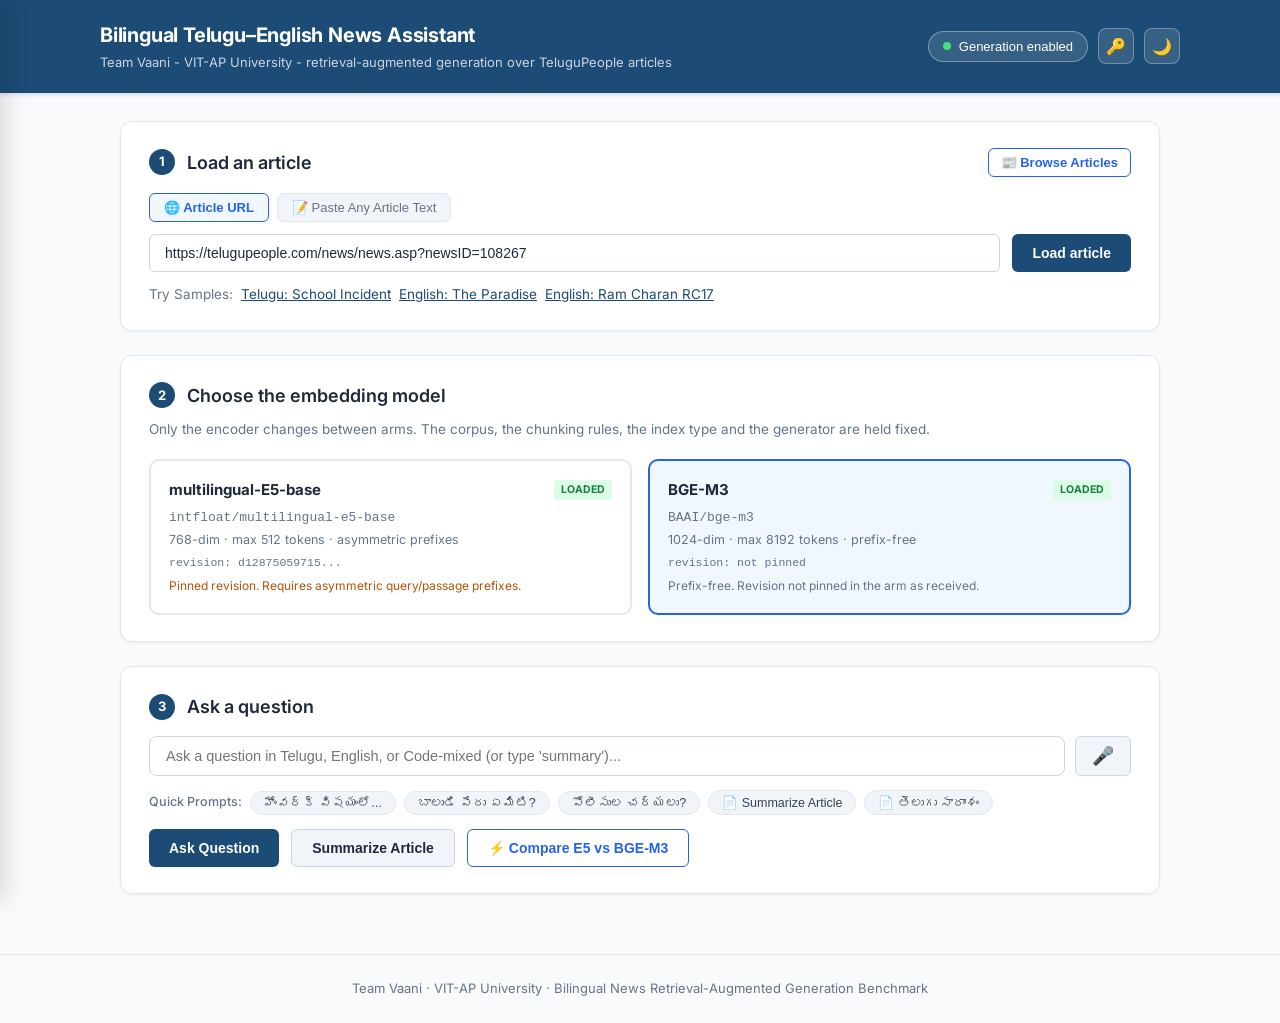
==== commit d05eb3c4: "Add Gemini conversational reasoning support via Vercel env or in-app API key modal (v10)" ====
--- a/public/index.html
+++ b/public/index.html
@@ -22,6 +22,8 @@
         <button class="badge-pill" id="genToggleBtn" title="Toggle grounded answer generation">
           <span class="status-dot"></span> Generation enabled
         </button>
+        <!-- Gemini Key Modal Button -->
+        <button class="icon-btn" id="apiKeyModalBtn" title="Configure Gemini API Key" aria-label="Configure Gemini API Key">🔑</button>
         <!-- Dark Mode Toggle -->
         <button class="icon-btn" id="darkModeBtn" title="Toggle dark mode" aria-label="Toggle dark mode">🌙</button>
       </div>
@@ -225,6 +227,7 @@
             <span id="retrievalModelBadge" class="tag-badge">Model: BGE-M3</span>
             <span id="retrievalDimBadge" class="tag-badge">Dim: 1024d</span>
             <span id="retrievalLatencyBadge" class="tag-badge">Retrieval: 48.2 ms</span>
+            <span id="geminiEngineBadge" class="tag-badge hidden" style="background:#e0f2fe;color:#0369a1;font-weight:600;">🤖 Gemini Active</span>
             <!-- Share / Export buttons -->
             <button id="copyAnswerBtn" class="btn-inline-action" title="Copy answer to clipboard">📋 Copy</button>
             <button id="exportPdfBtn" class="btn-inline-action" title="Export Q&amp;A as PDF">📄 Export PDF</button>
@@ -269,6 +272,25 @@
   <!-- Export PDF hidden template -->
   <div id="pdfExportArea" class="hidden" aria-hidden="true"></div>
 
-  <script src="/static/app.js?v=9"></script>
+  <!-- Gemini API Key Modal -->
+  <div id="apiKeyModal" class="feed-overlay hidden" style="display:flex;align-items:center;justify-content:center;padding:16px;z-index:300;">
+    <div class="step-card" style="max-width:440px;width:100%;margin:0;position:relative;z-index:310;box-shadow:0 8px 30px rgba(0,0,0,0.3);">
+      <div style="display:flex;justify-content:space-between;align-items:center;margin-bottom:12px;">
+        <h3 style="font-size:16px;font-weight:700;">🔑 Gemini API Key Setup</h3>
+        <button id="closeApiKeyModal" class="btn-text" style="font-size:16px;cursor:pointer;">✕</button>
+      </div>
+      <p style="font-size:13px;color:var(--text-muted);margin-bottom:12px;line-height:1.5;">
+        Enter your Google Gemini API key to enable multi-sentence conversational reasoning and cross-topic analysis. It is securely saved in your browser's local storage.
+      </p>
+      <input type="password" id="geminiApiKeyInput" class="url-input" placeholder="AIzaSy..." style="width:100%;margin-bottom:10px;">
+      <div style="display:flex;gap:8px;justify-content:flex-end;align-items:center;">
+        <span id="apiKeyStatus" style="font-size:12px;color:#15803d;margin-right:auto;"></span>
+        <button id="clearApiKeyBtn" class="btn btn-secondary btn-sm">Clear</button>
+        <button id="saveApiKeyBtn" class="btn btn-primary btn-sm">Save &amp; Activate</button>
+      </div>
+    </div>
+  </div>
+
+  <script src="/static/app.js?v=10"></script>
 </body>
 </html>
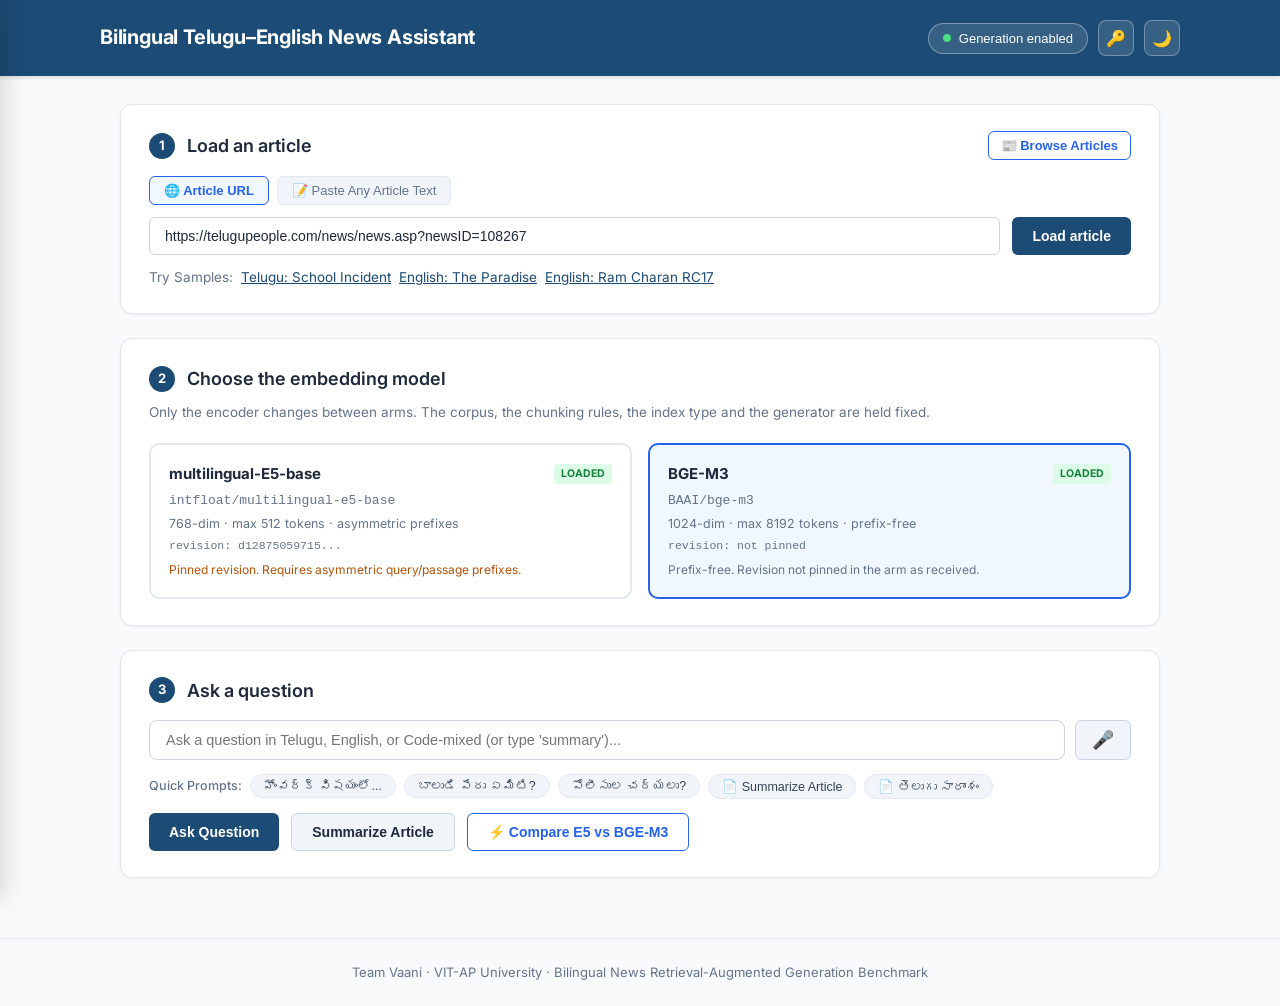
==== commit 16596c6a: "Remove Team Vaani subtitle from header (v11)" ====
--- a/public/index.html
+++ b/public/index.html
@@ -4,7 +4,7 @@
   <meta charset="UTF-8">
   <meta name="viewport" content="width=device-width, initial-scale=1.0">
   <title>Bilingual Telugu–English News Assistant</title>
-  <link rel="stylesheet" href="/static/style.css?v=9">
+  <link rel="stylesheet" href="/static/style.css?v=11">
   <link rel="preconnect" href="https://fonts.googleapis.com">
   <link rel="preconnect" href="https://fonts.gstatic.com" crossorigin>
   <link href="https://fonts.googleapis.com/css2?family=Inter:wght@400;500;600;700&family=Noto+Sans+Telugu:wght@400;600&display=swap" rel="stylesheet">
@@ -16,7 +16,6 @@
     <div class="header-container">
       <div class="header-titles">
         <h1>Bilingual Telugu–English News Assistant</h1>
-        <p class="subtitle">Team Vaani - VIT-AP University - retrieval-augmented generation over TeluguPeople articles</p>
       </div>
       <div class="header-actions">
         <button class="badge-pill" id="genToggleBtn" title="Toggle grounded answer generation">
@@ -291,6 +290,6 @@
     </div>
   </div>
 
-  <script src="/static/app.js?v=10"></script>
+  <script src="/static/app.js?v=11"></script>
 </body>
 </html>
